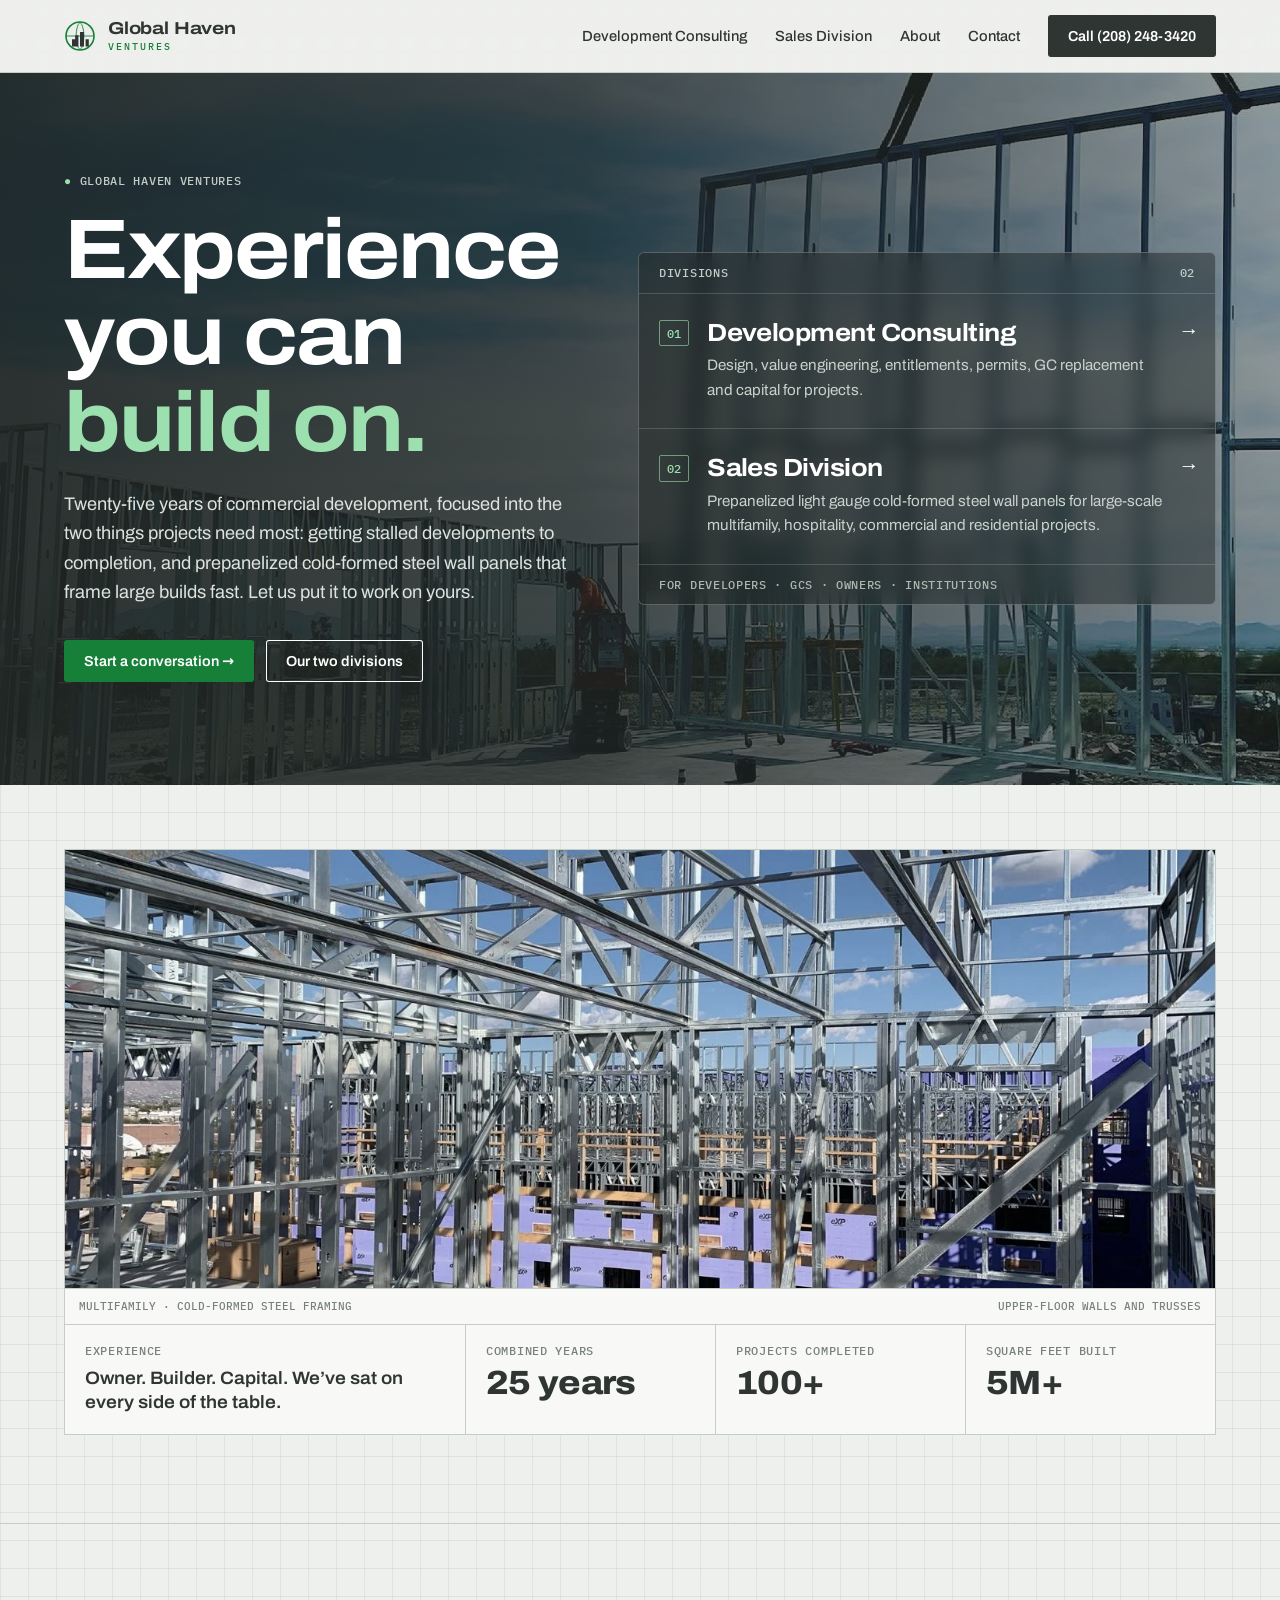
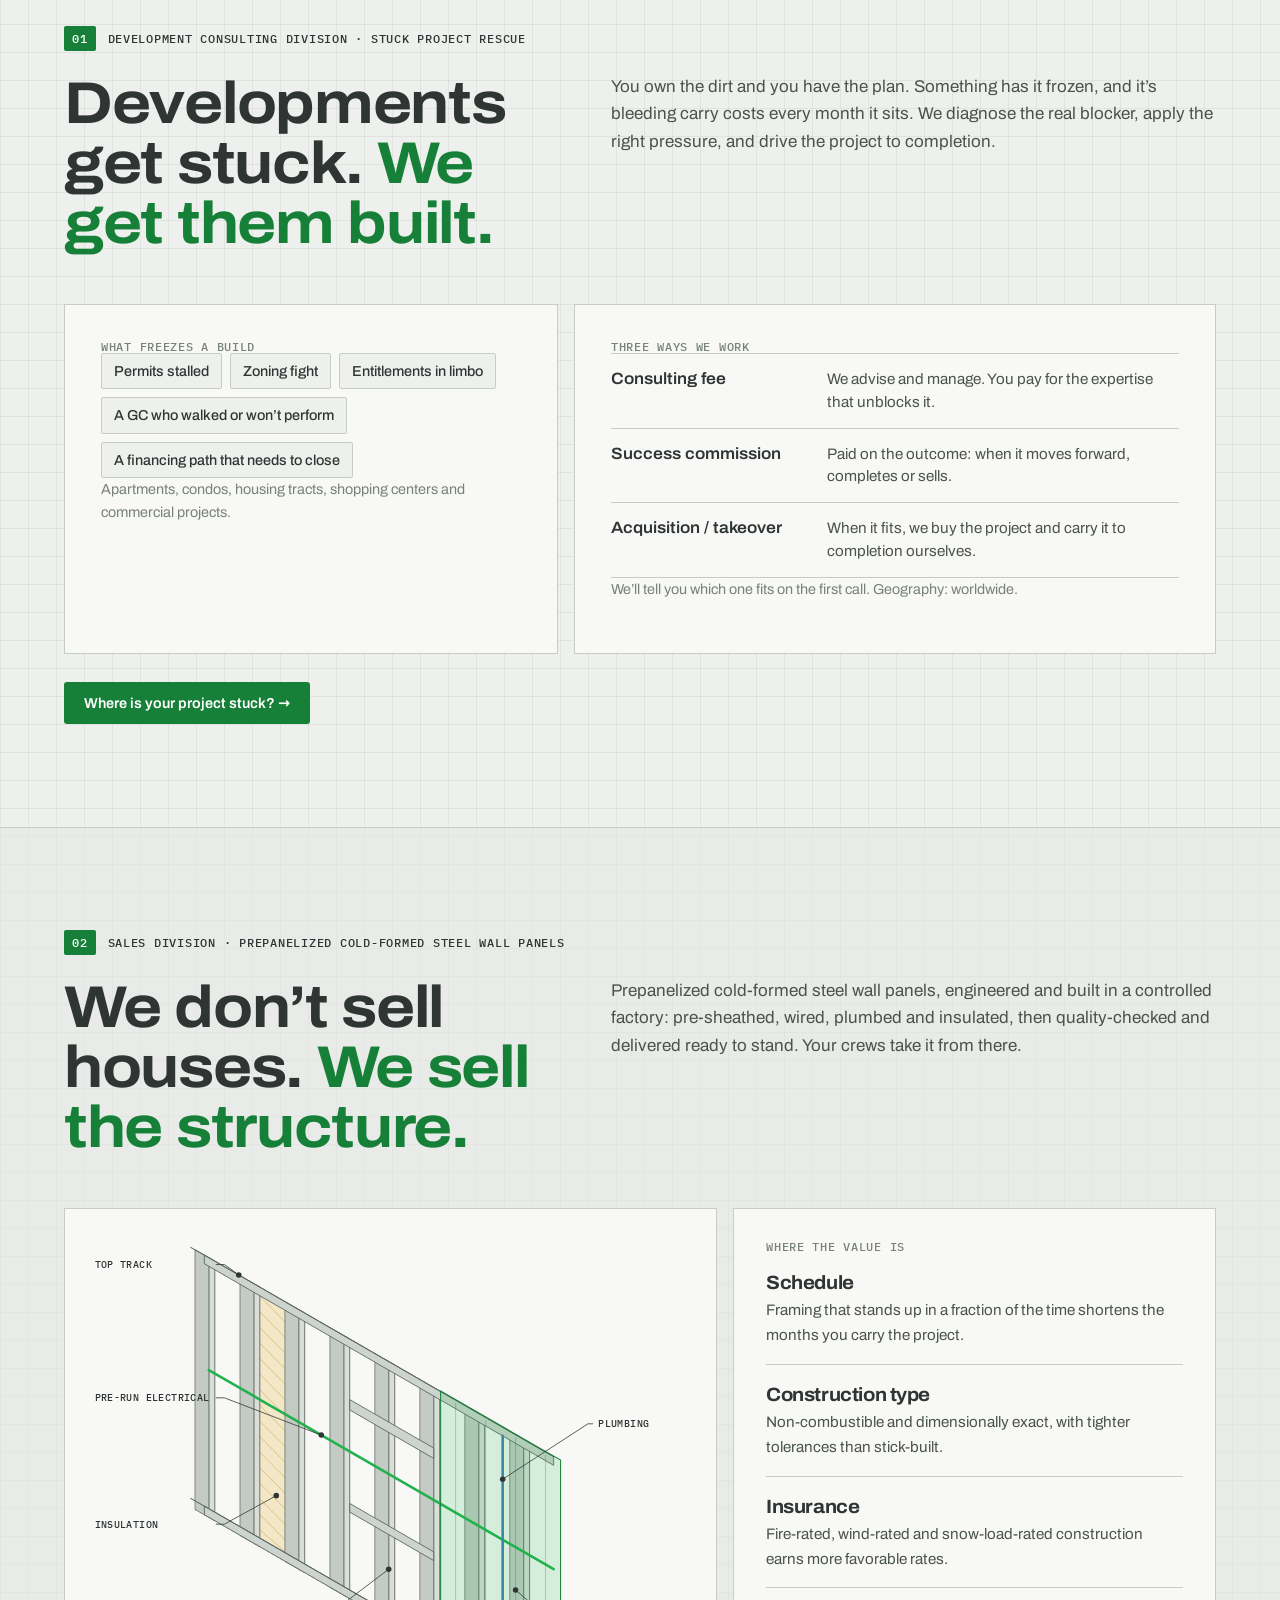
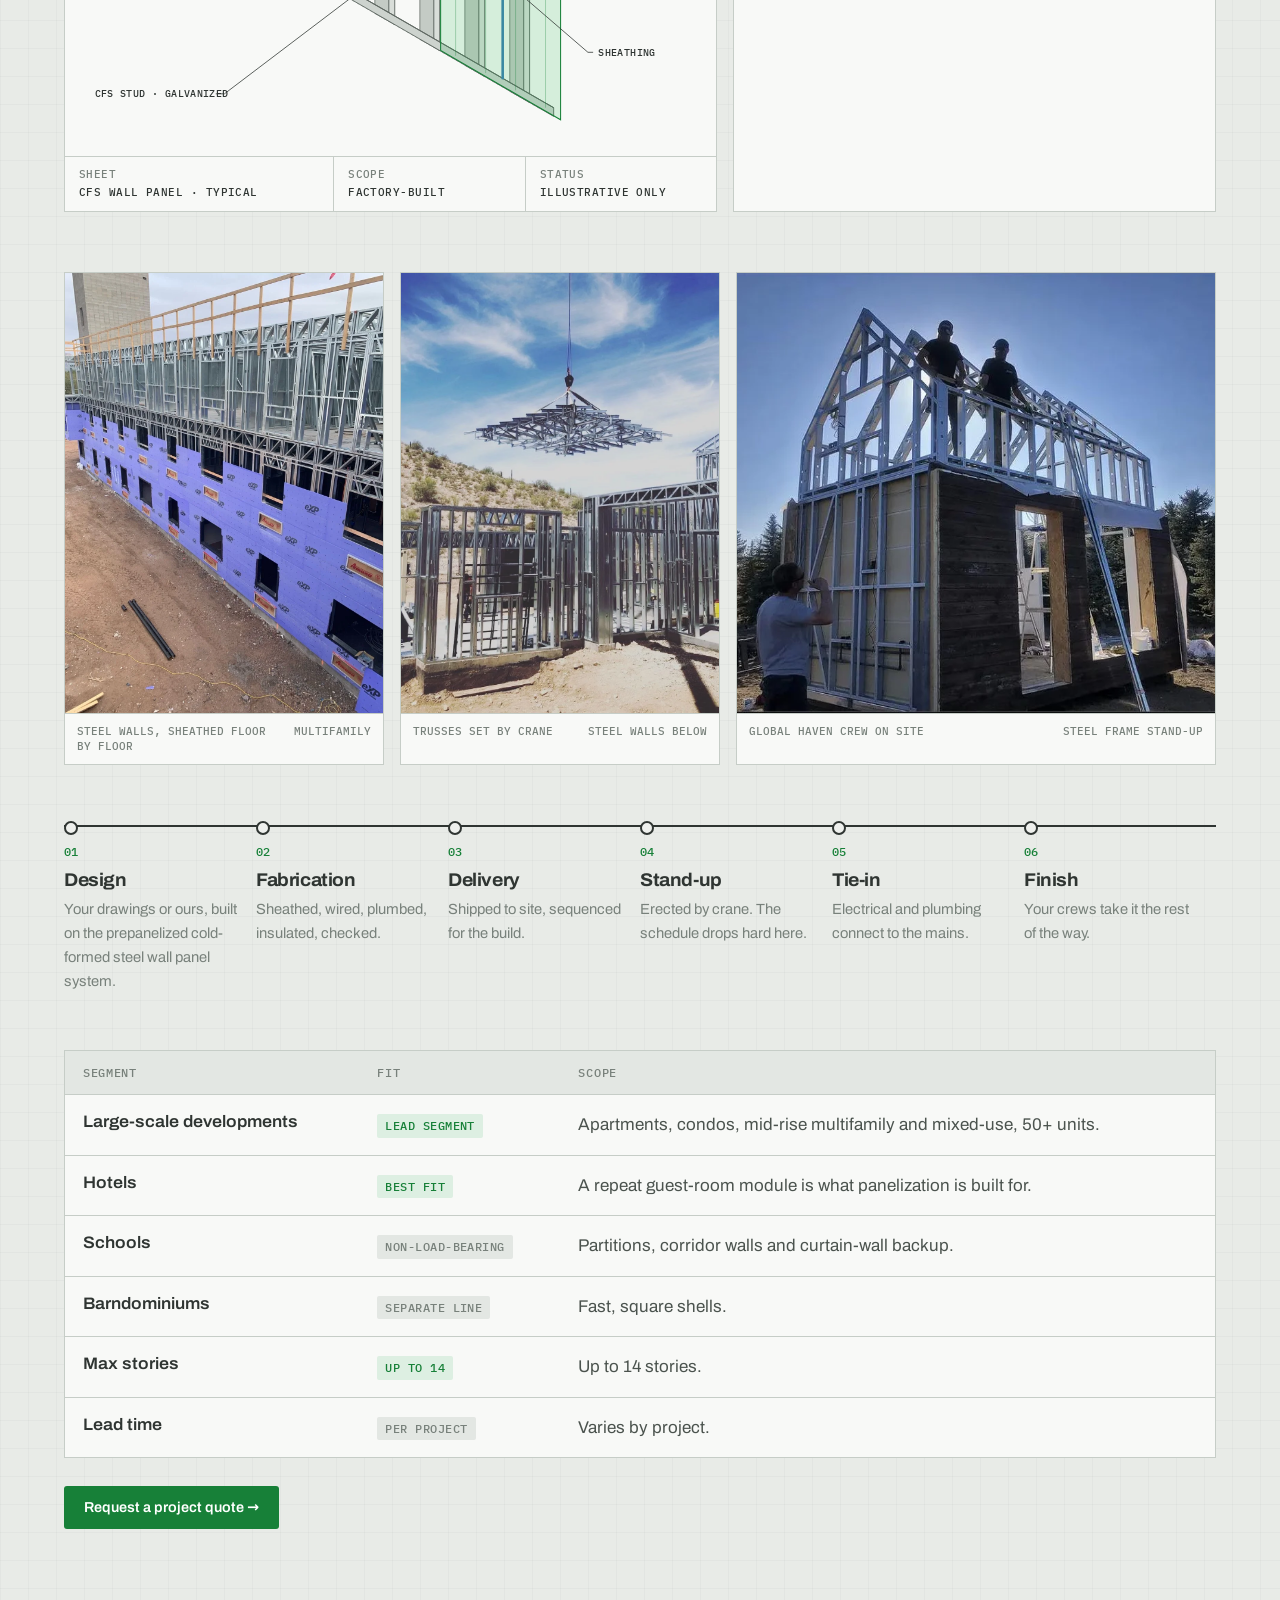
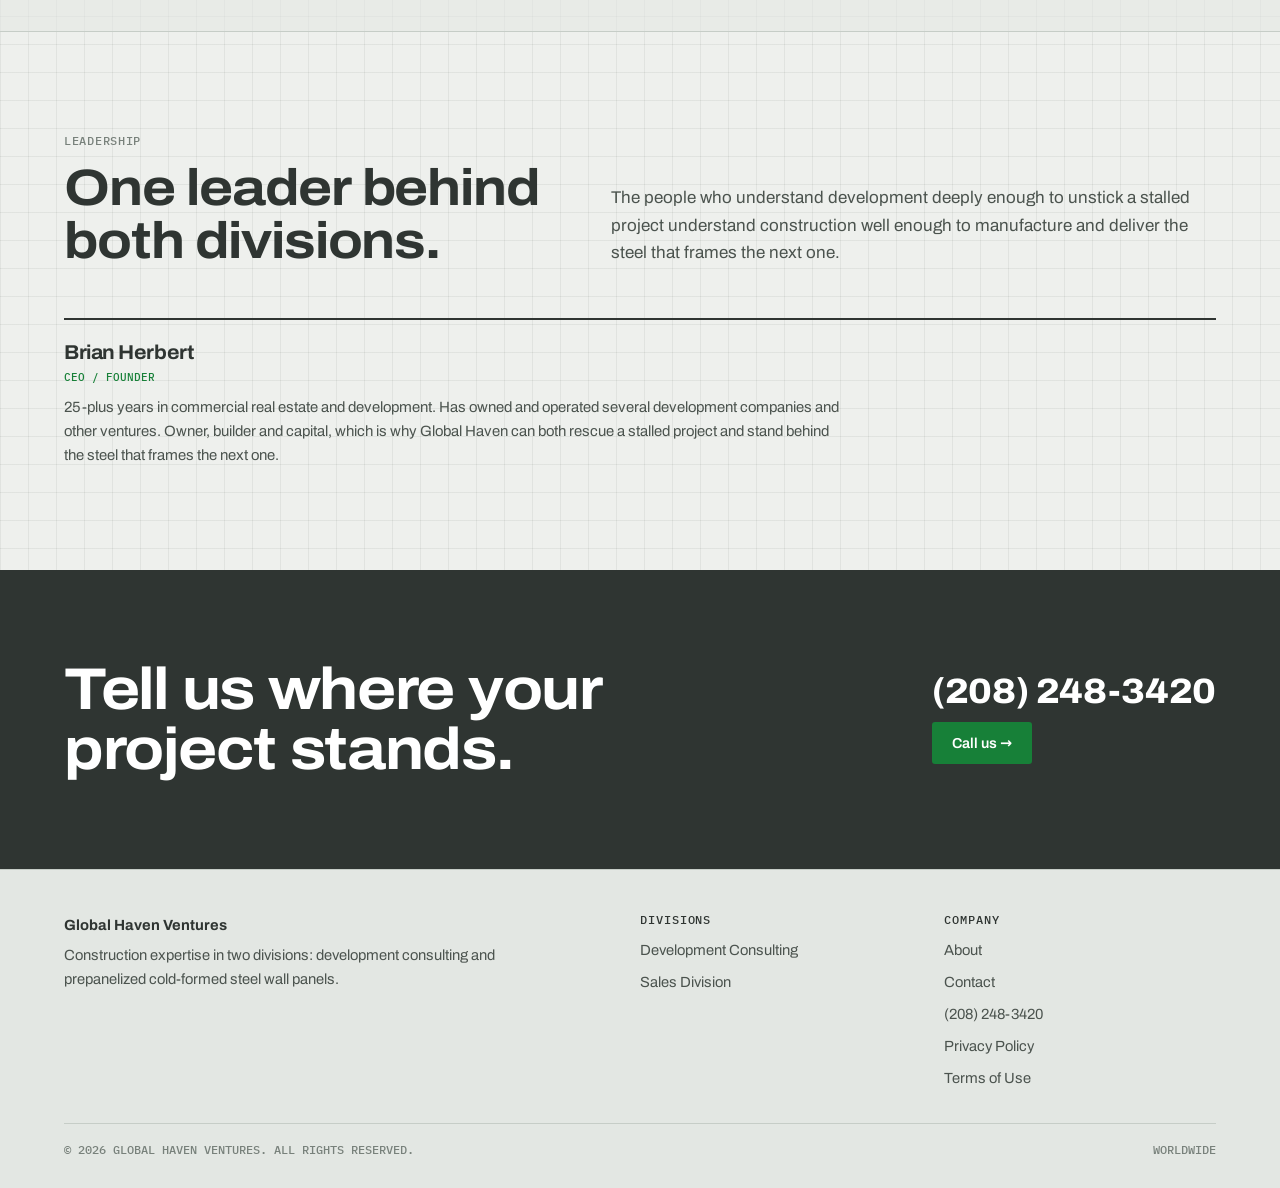
==== index.html @ a0193b82 "Deploy fix13.com — 2026-10-08T18:32Z" ====
<!DOCTYPE html>
<html lang="en">
<head>
<meta charset="utf-8" />
<meta name="viewport" content="width=device-width, initial-scale=1" />
<title>Global Haven Ventures | Development Consulting & Prepanelized Cold-Formed Steel Wall Panels</title>
<meta name="description" content="Twenty-five years of commercial development: we get stalled developments to completion and supply prepanelized cold-formed steel wall panels that frame large builds fast." />
<meta name="robots" content="noindex,nofollow" />
<meta name="theme-color" content="#2F3532" />
<link rel="stylesheet" href="/ghv.css" />
<link rel="preload" href="/assets/archivo-latin-wdth-normal.woff2" as="font" type="font/woff2" crossorigin />
<link rel="preload" href="/assets/panel-crane-set.webp" as="image" />
</head>
<body>
<header><div class="wrap">
  <a class="mark" href="/" aria-label="Global Haven Ventures home"><svg viewBox="0 0 40 40" aria-hidden="true"><circle cx="20" cy="20" r="17.5" fill="none" stroke="#178038" stroke-width="2"/><path d="M2.5 20h35M20 2.5c-6.5 6.5-6.5 28.5 0 35M20 2.5c6.5 6.5 6.5 28.5 0 35" fill="none" stroke="#178038" stroke-width="1.1"/><path d="M10 33V24h4v-5h4v14M20 33V15h5v18M27 33v-9h4v9" fill="#2F3532"/></svg><b>Global Haven<small>Ventures</small></b></a>
  <nav aria-label="Main"><a href="/consulting">Development Consulting</a><a href="/steel">Sales Division</a><a href="/about">About</a><a href="/contact">Contact</a><a class="btn" href="tel:+12082483420">Call (208) 248-3420</a>
    <details class="menu"><summary aria-label="Menu">Menu</summary><div class="menu-panel"><a href="/consulting">Development Consulting</a><a href="/steel">Sales Division</a><a href="/about">About</a><a href="/contact">Contact</a><a href="tel:+12082483420">Call (208) 248-3420</a></div></details>
  </nav>
</div></header>
<main>
<section class="hero photo-hero"><img class="hero-bg" src="/assets/panel-crane-set.webp" alt="Steel wall panel being set by crane while a worker frames on a lift" width="1280" height="1280"><div class="wrap">
  <div class="grid">
    <div>
      <div class="tag"><b>●</b> Global Haven Ventures</div>
      <h1>Experience you can <span>build on.</span></h1>
      <p>Twenty-five years of commercial development, focused into the two things projects need most: getting stalled developments to completion, and prepanelized cold-formed steel wall panels that frame large builds fast. Let us put it to work on yours.</p>
      <div class="ctas"><a class="btn green" href="/contact">Start a conversation →</a><a class="btn ghost light" href="#divisions">Our two divisions</a></div>
    </div>
    <div class="index" id="divisions">
      <div class="index-head"><span>Divisions</span><span>02</span></div>
      <a href="/consulting">
        <span class="no">01</span>
        <span><h3>Development Consulting</h3><p>Design, value engineering, entitlements, permits, GC replacement and capital for projects.</p></span>
        <span class="arr">→</span>
      </a>
      <a href="/steel">
        <span class="no">02</span>
        <span><h3>Sales Division</h3><p>Prepanelized light gauge cold-formed steel wall panels for large-scale multifamily, hospitality, commercial and residential projects.</p></span>
        <span class="arr">→</span>
      </a>
      <div class="index-foot">For developers · GCs · owners · institutions</div>
    </div>
  </div>
</div></section>

<section class="band"><div class="wrap">
  <figure class="wide"><img src="/assets/mf-steel-framing.webp" alt="Multifamily building framed in cold-formed steel, upper floor walls and trusses against blue sky" width="1478" height="1108"><figcaption><span>Multifamily · cold-formed steel framing</span><span>Upper-floor walls and trusses</span></figcaption></figure>
  <div class="cred">
    <div><span class="tag">Experience</span><p>Owner. Builder. Capital. We’ve sat on every side of the table.</p></div>
    <div><span class="tag">Combined years</span><span class="stat">25 years</span></div>
    <div><span class="tag">Projects completed</span><span class="stat">100+</span></div>
    <div><span class="tag">Square feet built</span><span class="stat">5M+</span></div>
  </div>
</div></section>

<section class="sec division" id="consulting"><div class="wrap">
  <div class="div-label"><span class="no">01</span><span>Development Consulting division · Stuck project rescue</span></div>
  <div class="head">
    <h2>Developments get stuck. <span>We get them built.</span></h2>
    <p>You own the dirt and you have the plan. Something has it frozen, and it’s bleeding carry costs every month it sits. We diagnose the real blocker, apply the right pressure, and drive the project to completion.</p>
  </div>
  <div class="cons-grid">
    <div class="panel">
      <div class="tag">What freezes a build</div>
      <ul class="blockers">
        <li>Permits stalled</li><li>Zoning fight</li><li>Entitlements in limbo</li><li>A GC who walked or won’t perform</li><li>A financing path that needs to close</li>
      </ul>
      <p class="small">Apartments, condos, housing tracts, shopping centers and commercial projects.</p>
    </div>
    <div class="panel">
      <div class="tag">Three ways we work</div>
      <ul class="terms">
        <li><b>Consulting fee</b><span>We advise and manage. You pay for the expertise that unblocks it.</span></li>
        <li><b>Success commission</b><span>Paid on the outcome: when it moves forward, completes or sells.</span></li>
        <li><b>Acquisition / takeover</b><span>When it fits, we buy the project and carry it to completion ourselves.</span></li>
      </ul>
      <p class="small">We’ll tell you which one fits on the first call. Geography: worldwide.</p>
    </div>
  </div>
  <a class="btn green" href="/contact">Where is your project stuck? →</a>
</div></section>

<section class="sec division steel" id="steel"><div class="wrap">
  <div class="div-label"><span class="no">02</span><span>Sales division · Prepanelized cold-formed steel wall panels</span></div>
  <div class="head">
    <h2>We don’t sell houses. <span>We sell the structure.</span></h2>
    <p>Prepanelized cold-formed steel wall panels, engineered and built in a controlled factory: pre-sheathed, wired, plumbed and insulated, then quality-checked and delivered ready to stand. Your crews take it from there.</p>
  </div>
  <div class="steel-grid">
    <div class="drawing">
      <svg class="axo" viewBox="0 0 720 600" role="img" aria-label="Illustrative isometric drawing of a cold-formed steel wall panel: top track, galvanized studs, pre-run electrical, insulation, plumbing and sheathing">
<line class="back" x1="134.0" y1="31.0" x2="532.4" y2="261.0"/>
<line class="back" x1="134.0" y1="331.0" x2="532.4" y2="561.0"/>
<polygon class="insul" points="207.2,81.0 248.7,105.0 248.7,389.0 207.2,365.0"/>
<line class="hatch" x1="207.2" y1="83.0" x2="248.7" y2="125.0"/>
<line class="hatch" x1="207.2" y1="101.0" x2="248.7" y2="143.0"/>
<line class="hatch" x1="207.2" y1="119.0" x2="248.7" y2="161.0"/>
<line class="hatch" x1="207.2" y1="137.0" x2="248.7" y2="179.0"/>
<line class="hatch" x1="207.2" y1="155.0" x2="248.7" y2="197.0"/>
<line class="hatch" x1="207.2" y1="173.0" x2="248.7" y2="215.0"/>
<line class="hatch" x1="207.2" y1="191.0" x2="248.7" y2="233.0"/>
<line class="hatch" x1="207.2" y1="209.0" x2="248.7" y2="251.0"/>
<line class="hatch" x1="207.2" y1="227.0" x2="248.7" y2="269.0"/>
<line class="hatch" x1="207.2" y1="245.0" x2="248.7" y2="287.0"/>
<line class="hatch" x1="207.2" y1="263.0" x2="248.7" y2="305.0"/>
<line class="hatch" x1="207.2" y1="281.0" x2="248.7" y2="323.0"/>
<line class="hatch" x1="207.2" y1="299.0" x2="248.7" y2="341.0"/>
<line class="hatch" x1="207.2" y1="317.0" x2="248.7" y2="359.0"/>
<line class="hatch" x1="207.2" y1="335.0" x2="248.7" y2="377.0"/>
<line class="hatch" x1="207.2" y1="353.0" x2="248.7" y2="389.0"/>
<polygon class="stud" points="150.0,40.0 156.9,44.0 156.9,344.0 150.0,340.0"/>
<polygon class="stud-side" points="150.0,40.0 134.0,31.0 134.0,331.0 150.0,340.0"/>
<polygon class="stud" points="202.0,70.0 208.9,74.0 208.9,374.0 202.0,370.0"/>
<polygon class="stud-side" points="202.0,70.0 186.0,61.0 186.0,361.0 202.0,370.0"/>
<polygon class="stud" points="253.9,100.0 260.8,104.0 260.8,404.0 253.9,400.0"/>
<polygon class="stud-side" points="253.9,100.0 237.9,91.0 237.9,391.0 253.9,400.0"/>
<polygon class="stud" points="305.9,130.0 312.8,134.0 312.8,434.0 305.9,430.0"/>
<polygon class="stud-side" points="305.9,130.0 289.9,121.0 289.9,421.0 305.9,430.0"/>
<polygon class="stud" points="357.8,160.0 364.8,164.0 364.8,464.0 357.8,460.0"/>
<polygon class="stud-side" points="357.8,160.0 341.8,151.0 341.8,451.0 357.8,460.0"/>
<polygon class="stud" points="409.8,190.0 416.7,194.0 416.7,494.0 409.8,490.0"/>
<polygon class="stud-side" points="409.8,190.0 393.8,181.0 393.8,481.0 409.8,490.0"/>
<polygon class="stud" points="461.8,220.0 468.7,224.0 468.7,524.0 461.8,520.0"/>
<polygon class="stud-side" points="461.8,220.0 445.8,211.0 445.8,511.0 461.8,520.0"/>
<polygon class="stud" points="513.7,250.0 520.6,254.0 520.6,554.0 513.7,550.0"/>
<polygon class="stud-side" points="513.7,250.0 497.7,241.0 497.7,541.0 513.7,550.0"/>
<polygon class="track" points="144.8,37.0 548.4,270.0 548.4,280.0 144.8,47.0"/>
<polygon class="track-top" points="144.8,37.0 128.8,28.0 532.4,261.0 548.4,270.0"/>
<polygon class="track" points="144.8,327.0 548.4,560.0 548.4,570.0 144.8,337.0"/>
<polygon class="track-top" points="144.8,327.0 128.8,318.0 532.4,551.0 548.4,560.0"/>
<polygon class="track" points="312.8,204.0 409.8,260.0 409.8,272.0 312.8,216.0"/>
<polygon class="track" points="312.8,324.0 409.8,380.0 409.8,390.0 312.8,334.0"/>
<line class="conduit" x1="150.0" y1="170.0" x2="548.4" y2="400.0"/>
<line class="pipe" x1="489.5" y1="246.0" x2="489.5" y2="526.0"/>
<polygon class="sheath" points="417.8,194.0 556.4,274.0 556.4,574.0 417.8,494.0"/>
<line class="sheath-line" x1="435.1" y1="208.0" x2="435.1" y2="500.0"/>
<line class="sheath-line" x1="469.8" y1="228.0" x2="469.8" y2="520.0"/>
<line class="sheath-line" x1="504.4" y1="248.0" x2="504.4" y2="540.0"/>
<line class="sheath-line" x1="539.0" y1="268.0" x2="539.0" y2="560.0"/>
<polyline class="lead" points="184.6,60.0 168,48 158,48"/>
<circle class="dot" cx="184.6" cy="60.0" r="3.2"/>
<text class="lbl" x="18" y="52">TOP TRACK</text>
<polyline class="lead" points="279.9,245.0 168,202 158,202"/>
<circle class="dot" cx="279.9" cy="245.0" r="3.2"/>
<text class="lbl" x="18" y="206">PRE-RUN ELECTRICAL</text>
<polyline class="lead" points="227.9,315.0 168,348 158,348"/>
<circle class="dot" cx="227.9" cy="315.0" r="3.2"/>
<text class="lbl" x="18" y="352">INSULATION</text>
<polyline class="lead" points="357.8,400.0 168,544 158,544"/>
<circle class="dot" cx="357.8" cy="400.0" r="3.2"/>
<text class="lbl" x="18" y="548">CFS STUD · GALVANIZED</text>
<polyline class="lead" points="489.5,296.0 588,232 594,232"/>
<circle class="dot" cx="489.5" cy="296.0" r="3.2"/>
<text class="lbl" x="600" y="236">PLUMBING</text>
<polyline class="lead" points="504.4,424.0 588,496 594,496"/>
<circle class="dot" cx="504.4" cy="424.0" r="3.2"/>
<text class="lbl" x="600" y="500">SHEATHING</text>
</svg>
      <div class="titleblock">
        <div>Sheet<b>CFS wall panel · typical</b></div>
        <div>Scope<b>Factory-built</b></div>
        <div>Status<b>Illustrative only</b></div>
      </div>
    </div>
    <div class="payoff">
      <div class="tag">Where the value is</div>
      <div class="pay"><h3>Schedule</h3><p>Framing that stands up in a fraction of the time shortens the months you carry the project.</p></div>
      <div class="pay"><h3>Construction type</h3><p>Non-combustible and dimensionally exact, with tighter tolerances than stick-built.</p></div>
      <div class="pay"><h3>Insurance</h3><p>Fire-rated, wind-rated and snow-load-rated construction earns more favorable rates.</p></div>
    </div>
  </div>

  <div class="photos">
    <figure><img src="/assets/mf-sheathing.webp" alt="Three-storey steel-framed building with exterior sheathing going on floor by floor" width="1108" height="1478" loading="lazy"><figcaption><span>Steel walls, sheathed floor by floor</span><span>Multifamily</span></figcaption></figure>
    <figure><img src="/assets/truss-lift.webp" alt="Steel roof trusses lifted by crane over steel-framed walls" width="1280" height="1280" loading="lazy"><figcaption><span>Trusses set by crane</span><span>Steel walls below</span></figcaption></figure>
    <figure><img src="/assets/g1-crew.webp" alt="Global Haven crew standing up a steel frame on site" width="860" height="642" loading="lazy"><figcaption><span>Global Haven crew on site</span><span>Steel frame stand-up</span></figcaption></figure>
  </div>

  <ol class="process">
    <li><h3>Design</h3><p>Your drawings or ours, built on the prepanelized cold-formed steel wall panel system.</p></li>
    <li><h3>Fabrication</h3><p>Sheathed, wired, plumbed, insulated, checked.</p></li>
    <li><h3>Delivery</h3><p>Shipped to site, sequenced for the build.</p></li>
    <li><h3>Stand-up</h3><p>Erected by crane. The schedule drops hard here.</p></li>
    <li><h3>Tie-in</h3><p>Electrical and plumbing connect to the mains.</p></li>
    <li><h3>Finish</h3><p>Your crews take it the rest of the way.</p></li>
  </ol>

  <div class="table-wrap"><table>
    <thead><tr><th>Segment</th><th>Fit</th><th>Scope</th></tr></thead>
    <tbody>
      <tr><td>Large-scale developments</td><td><span class="fit">Lead segment</span></td><td>Apartments, condos, mid-rise multifamily and mixed-use, 50+ units.</td></tr>
      <tr><td>Hotels</td><td><span class="fit">Best fit</span></td><td>A repeat guest-room module is what panelization is built for.</td></tr>
      <tr><td>Schools</td><td><span class="fit gray">Non-load-bearing</span></td><td>Partitions, corridor walls and curtain-wall backup.</td></tr>
      <tr><td>Barndominiums</td><td><span class="fit gray">Separate line</span></td><td>Fast, square shells.</td></tr>
      <tr><td>Max stories</td><td><span class="fit">Up to 14</span></td><td>Up to 14 stories.</td></tr>
      <tr><td>Lead time</td><td><span class="fit gray">Per project</span></td><td>Varies by project.</td></tr>
    </tbody>
  </table></div>
  <a class="btn green" href="/contact">Request a project quote →</a>
</div></section>

<section class="sec" id="team"><div class="wrap">
  <div class="head">
    <div><div class="tag">Leadership</div><h2 style="margin-top:16px">One leader behind both divisions.</h2></div>
    <p>The people who understand development deeply enough to unstick a stalled project understand construction well enough to manufacture and deliver the steel that frames the next one.</p>
  </div>
  <div class="people solo">
    <div><h3>Brian Herbert</h3><span class="role">CEO / Founder</span><p>25-plus years in commercial real estate and development. Has owned and operated several development companies and other ventures. Owner, builder and capital, which is why Global Haven can both rescue a stalled project and stand behind the steel that frames the next one.</p></div>
  </div>
</div></section>

<section class="close" id="call"><div class="wrap">
  <h2>Tell us where your project stands.</h2>
  <div class="side"><a class="phone" href="tel:+12082483420">(208) 248-3420</a><a class="btn green" href="tel:+12082483420">Call us →</a></div>
</div></section>
</main>
<footer><div class="wrap">
  <div class="grid">
    <div><b style="color:var(--ink)">Global Haven Ventures</b><p style="margin:6px 0 0;max-width:30em">Construction expertise in two divisions: development consulting and prepanelized cold-formed steel wall panels.</p></div>
    <div><h4>Divisions</h4><a href="/consulting">Development Consulting</a><a href="/steel">Sales Division</a></div>
    <div><h4>Company</h4><a href="/about">About</a><a href="/contact">Contact</a><a href="tel:+12082483420">(208) 248-3420</a><a href="/privacy-policy.html">Privacy Policy</a><a href="/terms.html">Terms of Use</a></div>
  </div>
  <div class="legal"><span>© 2026 Global Haven Ventures. All rights reserved.</span><span>Worldwide</span></div>
</div></footer>
</body>
</html>
---- ghv.css ----
/* Global Haven Ventures — fix13.com staging. Self-hosted fonts (no third-party requests). */
@font-face{font-family:"Archivo";font-style:normal;font-weight:100 900;font-stretch:62% 125%;font-display:swap;src:url(/assets/archivo-latin-wdth-normal.woff2) format("woff2-variations"),url(/assets/archivo-latin-wdth-normal.woff2) format("woff2")}
@font-face{font-family:"IBM Plex Mono";font-weight:400;font-display:swap;src:url(/assets/ibm-plex-mono-latin-400-normal.woff2) format("woff2")}
@font-face{font-family:"IBM Plex Mono";font-weight:500;font-display:swap;src:url(/assets/ibm-plex-mono-latin-500-normal.woff2) format("woff2")}
:root{
  --sheet:#EEF0ED; --sheet-2:#E3E7E3; --card:#F8F9F7; --grid:rgba(53,59,55,.07);
  --line:#C6CDC7; --ink:#2F3532; --text:#4B534E; --soft:#78817B;
  --green:#23B14D; --green-ink:#178038; --green-wash:#DDEFE2;
  --tbd:#8A5A0B; --tbd-bg:#FFF6E3; --tbd-line:#D9A441;
  --display:"Archivo",system-ui,-apple-system,"Segoe UI",sans-serif;
  --mono:"IBM Plex Mono",ui-monospace,"SFMono-Regular",Menlo,monospace;
  color-scheme:light;
}
*{box-sizing:border-box}
body{margin:0;background:var(--sheet);color:var(--text);font:400 17px/1.62 var(--display);font-stretch:100%;-webkit-font-smoothing:antialiased;
  background-image:linear-gradient(var(--grid) 1px,transparent 1px),linear-gradient(90deg,var(--grid) 1px,transparent 1px);background-size:28px 28px}
img{max-width:100%;height:auto;display:block}
a{color:inherit}
.wrap{max-width:1240px;margin:0 auto;padding-inline:clamp(16px,4vw,44px)}
h1,h2,h3{font-family:var(--display);font-stretch:112%;color:var(--ink);font-weight:700;margin:0;letter-spacing:-.022em;line-height:1.02;text-wrap:balance}
.tag{font:500 .74rem/1 var(--mono);letter-spacing:.06em;text-transform:uppercase;color:var(--soft)}
.tag b{color:var(--green-ink);font-weight:500}

header{position:sticky;top:env(safe-area-inset-top,0px);z-index:10;background:rgba(238,240,237,.94);backdrop-filter:blur(8px);border-bottom:1px solid var(--line)}
header .wrap{display:flex;align-items:center;justify-content:space-between;height:72px;gap:20px}
.mark{display:flex;align-items:center;gap:12px;text-decoration:none}
.mark svg{width:32px;height:32px}
.mark b{font:700 1.08rem/1 var(--display);font-stretch:118%;color:var(--ink);letter-spacing:-.01em}
.mark b small{display:block;font:500 .62rem/1 var(--mono);letter-spacing:.2em;color:var(--green-ink);margin-top:5px;text-transform:uppercase}
nav{display:flex;align-items:center;gap:28px}
nav a{font:500 .92rem/1 var(--display);color:var(--ink);text-decoration:none}
nav a:hover{color:var(--green-ink)}
.btn{display:inline-flex;align-items:center;gap:10px;font:600 .9rem/1 var(--display);text-decoration:none;padding:14px 20px;border-radius:3px;background:var(--ink);color:#fff;transition:background .15s}
.btn:hover{background:var(--green-ink)}
.btn.green{background:var(--green-ink)}
.btn.green:hover{background:#106B2D}

/* hero */
.hero{padding-block:clamp(48px,6vw,80px) clamp(40px,5vw,64px)}
.hero .grid{display:grid;grid-template-columns:.95fr 1.05fr;gap:clamp(24px,4vw,56px);align-items:center}
.hero h1{font-size:clamp(2.7rem,5.8vw,5rem);margin:20px 0 0}
.hero h1 span{color:var(--green-ink)}
.hero p{font-size:1.14rem;max-width:32em;margin:24px 0 32px}
.hero .ctas{display:flex;gap:12px;flex-wrap:wrap}
.drawing{background:var(--card);border:1px solid var(--line);position:relative}
.axo{width:100%;height:auto;display:block;padding:14px}
.axo .back{stroke:#AEB6AF;stroke-width:1;stroke-dasharray:3 3}
.axo .stud{fill:#D9DED9;stroke:#59625C;stroke-width:1}
.axo .stud-side{fill:#C4CBC5;stroke:#59625C;stroke-width:.8}
.axo .track{fill:#CDD3CE;stroke:#59625C;stroke-width:1}
.axo .track-top{fill:#E6EAE6;stroke:#59625C;stroke-width:.8}
.axo .insul{fill:#F3E7C8;stroke:none}
.axo .hatch{stroke:#D4BE85;stroke-width:1}
.axo .conduit{stroke:#23B14D;stroke-width:3;stroke-linecap:round}
.axo .pipe{stroke:#3F7FB3;stroke-width:3;stroke-linecap:round}
.axo .sheath{fill:rgba(35,177,77,.16);stroke:#178038;stroke-width:1.2}
.axo .sheath-line{stroke:rgba(23,128,56,.35);stroke-width:1}
.axo .lead{fill:none;stroke:#2F3532;stroke-width:.9}
.axo .dot{fill:#2F3532}
.axo .lbl{font:500 11px var(--mono);fill:#2F3532;letter-spacing:.04em}
.titleblock{display:grid;grid-template-columns:1.4fr 1fr 1fr;border-top:1px solid var(--line)}
.titleblock div{padding:10px 14px;font:500 .7rem/1.35 var(--mono);color:var(--soft);text-transform:uppercase;letter-spacing:.04em}
.titleblock div+div{border-left:1px solid var(--line)}
.titleblock b{display:block;color:var(--ink);font-weight:500;margin-top:3px}

/* fork */
.fork{display:grid;grid-template-columns:1fr 1fr;gap:16px;margin-top:clamp(40px,5vw,64px)}
.fork a{display:grid;grid-template-columns:auto 1fr auto;gap:18px;align-items:start;background:var(--card);border:1px solid var(--line);padding:24px 24px;text-decoration:none;transition:border-color .15s,transform .15s}
.fork a:hover{border-color:var(--green);transform:translateY(-2px)}
.fork .no{font:500 .78rem/1 var(--mono);color:var(--green-ink);border:1px solid var(--green);padding:6px 7px;border-radius:2px}
.fork h3{font-size:1.5rem;font-stretch:108%}
.fork p{margin:8px 0 0;font-size:.96rem;color:var(--soft)}
.fork .arr{font:500 1.3rem/1 var(--mono);color:var(--ink)}

/* section heads */
.sec{padding-block:clamp(64px,8vw,104px);border-top:1px solid var(--line)}
.sec .head{display:grid;grid-template-columns:.9fr 1.1fr;gap:clamp(24px,4vw,64px);align-items:end;margin-bottom:clamp(32px,4vw,52px)}
.sec h2{font-size:clamp(2.1rem,4vw,3.3rem);margin-top:16px}
.sec .head p{margin:0;max-width:36em}

/* process */
.process{display:grid;grid-template-columns:repeat(6,1fr);border-top:2px solid var(--ink);counter-reset:s}
.process li{list-style:none;padding:18px 16px 0 0;position:relative}
.process li:before{counter-increment:s;content:"0" counter(s);display:block;font:500 .78rem/1 var(--mono);color:var(--green-ink);margin-bottom:14px}
.process li:after{content:"";position:absolute;top:-6px;left:0;width:10px;height:10px;background:var(--sheet);border:2px solid var(--ink);border-radius:50%}
.process h3{font-size:1.15rem;font-stretch:105%;margin-bottom:8px}
.process p{font-size:.92rem;margin:0;color:var(--soft)}
ol.process{padding:0;margin:0}

/* spec table */
.table-wrap{overflow-x:auto;background:var(--card);border:1px solid var(--line)}
table{width:100%;border-collapse:collapse;min-width:640px}
th,td{text-align:left;padding:16px 18px;border-bottom:1px solid var(--line);vertical-align:top}
th{font:500 .72rem/1 var(--mono);letter-spacing:.06em;text-transform:uppercase;color:var(--soft);background:var(--sheet-2)}
td:first-child{font:600 1.04rem/1.3 var(--display);color:var(--ink);font-stretch:106%;white-space:nowrap}
tr:last-child td{border-bottom:0}
.fit{display:inline-block;font:500 .72rem/1 var(--mono);text-transform:uppercase;letter-spacing:.04em;padding:6px 8px;border-radius:2px;background:var(--green-wash);color:var(--green-ink);white-space:nowrap}
.fit.gray{background:var(--sheet-2);color:var(--soft)}

/* split */
.split{display:grid;grid-template-columns:1fr 1fr;gap:16px;align-items:start}
.panel{background:var(--card);border:1px solid var(--line);padding:clamp(24px,3vw,36px)}
.panel h3{font-size:1.6rem;margin:14px 0 12px}
.panel p{margin:0 0 16px}
.panel ul{list-style:none;padding:0;margin:0;border-top:1px solid var(--line)}
.panel li{display:flex;justify-content:space-between;gap:16px;padding:11px 0;border-bottom:1px solid var(--line);font-size:.95rem;color:var(--ink)}
.panel li span{font:500 .78rem/1.5 var(--mono);color:var(--soft);text-align:right}
.photo{margin:0;border:1px solid var(--line);background:var(--card)}
.photo img{width:100%;aspect-ratio:16/10;object-fit:cover;filter:saturate(.7)}
.photo figcaption{font:500 .7rem/1.4 var(--mono);color:var(--soft);text-transform:uppercase;padding:10px 14px;border-top:1px solid var(--line)}

.close{background:var(--ink);color:#C9D0CA;padding-block:clamp(56px,7vw,96px)}
.close .wrap{display:flex;justify-content:space-between;align-items:center;gap:28px;flex-wrap:wrap}
.close h2{color:#fff;font-size:clamp(2.2rem,4.6vw,3.8rem);max-width:12em}
.close .side{display:grid;gap:12px;justify-items:start}
footer{background:var(--sheet-2);padding-block:44px 30px;font-size:.92rem;border-top:1px solid var(--line)}
footer .grid{display:grid;grid-template-columns:2fr 1fr 1fr;gap:32px;padding-bottom:24px;border-bottom:1px solid var(--line)}
footer h4{font:500 .72rem/1 var(--mono);letter-spacing:.08em;text-transform:uppercase;color:var(--ink);margin:0 0 14px}
footer a{display:block;text-decoration:none;margin-bottom:8px}
footer a:hover{color:var(--green-ink)}
footer .legal{display:flex;justify-content:space-between;gap:16px;flex-wrap:wrap;padding-top:18px;font:500 .74rem/1.4 var(--mono);color:var(--soft);text-transform:uppercase}
a:focus-visible{outline:2px solid var(--green);outline-offset:3px}

@media (max-width:960px){
  nav a:not(.btn){display:none}
  .hero .grid,.sec .head,.split{grid-template-columns:1fr}
  .process{grid-template-columns:1fr 1fr 1fr;row-gap:28px}
  footer .grid{grid-template-columns:1fr 1fr}
}
@media (max-width:600px){
  .fork{grid-template-columns:1fr}
  .process{grid-template-columns:1fr 1fr}
  .titleblock{grid-template-columns:1fr}
  .titleblock div+div{border-left:0;border-top:1px solid var(--line)}
  footer .grid{grid-template-columns:1fr}
  nav .btn{padding:11px 14px;font-size:.82rem}
}
@media (prefers-reduced-motion:reduce){*{transition:none!important}}
/* v2 additions: brand-level hero with a division index; each division owns its own pitch. */
.btn.ghost{background:transparent;color:var(--ink);box-shadow:inset 0 0 0 1px var(--ink)}
.btn.ghost:hover{background:var(--ink);color:#fff}
.hero h1{max-width:13.5em}
.index{background:var(--card);border:1px solid var(--line)}
.index-head,.index-foot{display:flex;justify-content:space-between;font:500 .72rem/1 var(--mono);text-transform:uppercase;letter-spacing:.06em;color:var(--soft);padding:14px 20px;background:var(--sheet-2)}
.index-head{border-bottom:1px solid var(--line)}
.index-foot{border-top:1px solid var(--line);background:transparent}
.index a{display:grid;grid-template-columns:auto 1fr auto;gap:18px;align-items:start;padding:26px 20px;text-decoration:none;transition:background .15s}
.index a+a{border-top:1px solid var(--line)}
.index a:hover{background:var(--green-wash)}
.index .no{font:500 .78rem/1 var(--mono);color:var(--green-ink);border:1px solid var(--green);padding:6px 7px;border-radius:2px}
.index h3{font-size:1.55rem;font-stretch:110%}
.index p{margin:8px 0 0;font-size:.95rem;color:var(--soft)}
.index .arr{font:500 1.3rem/1 var(--mono);color:var(--ink)}
.band{padding-block:0 clamp(56px,7vw,88px)}
.wide{margin:0;border:1px solid var(--line);background:var(--card)}
.wide img{width:100%;aspect-ratio:21/8;object-fit:cover;object-position:50% 55%;filter:saturate(.7)}
.wide figcaption{display:flex;justify-content:space-between;gap:12px;font:500 .7rem/1.4 var(--mono);color:var(--soft);text-transform:uppercase;padding:10px 14px;border-top:1px solid var(--line)}
.cred{display:grid;grid-template-columns:1.6fr 1fr 1fr 1fr;border:1px solid var(--line);border-top:0;background:var(--card)}
.cred div{padding:20px;display:grid;gap:10px;align-content:start;justify-items:start}
.cred div+div{border-left:1px solid var(--line)}
.close .phone{font:800 clamp(1.6rem,3vw,2.2rem)/1 var(--display);font-stretch:108%;color:#fff;text-decoration:none;letter-spacing:-.01em}
.cred .stat{font:800 2.1rem/1 var(--display);font-stretch:108%;color:var(--ink);letter-spacing:-.02em}
.cred p{margin:0;font:600 1.12rem/1.3 var(--display);font-stretch:106%;color:var(--ink)}
.division .div-label{display:flex;align-items:center;gap:12px;font:500 .78rem/1 var(--mono);text-transform:uppercase;letter-spacing:.06em;color:var(--ink);margin-bottom:22px}
.division .div-label .no{color:#fff;background:var(--green-ink);padding:6px 8px;border-radius:2px}
.division .head{align-items:start}
.division h2{margin-top:0;font-size:clamp(2.3rem,4.6vw,3.8rem)}
.division h2 span,.sec h2 span{color:var(--green-ink)}
.cons-grid{display:grid;grid-template-columns:1fr 1.3fr;gap:16px;margin-bottom:28px}
.blockers{list-style:none;padding:0;margin:16px 0;display:flex;flex-wrap:wrap;gap:8px}
.blockers li{font:500 .9rem/1 var(--display);color:var(--ink);background:var(--sheet);border:1px solid var(--line);padding:10px 12px;border-radius:2px}
.terms{list-style:none;padding:0;margin:14px 0 16px;border-top:1px solid var(--line)}
.terms li{display:grid;grid-template-columns:200px 1fr;gap:16px;padding:14px 0;border-bottom:1px solid var(--line)}
.terms b{font:600 1.02rem/1.35 var(--display);color:var(--ink);font-stretch:106%}
.terms span{font-size:.95rem}
.small{font-size:.9rem;color:var(--soft);margin:0}
.division.steel{background:rgba(227,231,227,.55)}
.steel-grid{display:grid;grid-template-columns:1.15fr .85fr;gap:16px;margin-bottom:clamp(40px,5vw,60px);align-items:stretch}
.payoff{background:var(--card);border:1px solid var(--line);padding:clamp(22px,3vw,32px);display:flex;flex-direction:column;gap:4px}
.pay{padding:16px 0;border-bottom:1px solid var(--line)}
.pay h3{font-size:1.2rem;font-stretch:106%;margin-bottom:6px}
.pay p{margin:0;font-size:.95rem}
.payoff .small{margin-top:14px}
.division .process{margin-bottom:clamp(40px,5vw,56px)}
.division .table-wrap{margin-bottom:28px}
.people{display:grid;grid-template-columns:repeat(4,1fr);border-top:2px solid var(--ink)}
.people div{padding:22px 20px 0 0}
.people div+div{padding-left:20px;border-left:1px solid var(--line)}
.people h3{font-size:1.25rem;font-stretch:106%}
.people .role{display:block;font:500 .7rem/1.3 var(--mono);text-transform:uppercase;color:var(--green-ink);margin:8px 0 10px}
.people p{margin:0;font-size:.93rem}
@media (max-width:960px){
  .cred{grid-template-columns:1fr 1fr}
  .cred div:nth-child(3){border-left:0}
  .cred div:nth-child(n+3){border-top:1px solid var(--line)}
  .cons-grid,.steel-grid{grid-template-columns:1fr}
  .people{grid-template-columns:1fr 1fr}
  .people div,.people div+div{padding:20px 16px 20px 0;border-left:0;border-bottom:1px solid var(--line)}
  .wide img{aspect-ratio:16/9}
}
@media (max-width:600px){
  .cred{grid-template-columns:1fr}
  .cred div+div{border-left:0;border-top:1px solid var(--line)}
  .terms li{grid-template-columns:1fr;gap:4px}
  .people{grid-template-columns:1fr}
}

.photos{display:grid;grid-template-columns:1fr 1fr 1.5fr;gap:16px;margin-bottom:clamp(40px,5vw,60px)}
.photos figure{margin:0;border:1px solid var(--line);background:var(--card);display:flex;flex-direction:column}
.photos img{width:100%;height:440px;object-fit:cover}
.photos figcaption{display:flex;justify-content:space-between;gap:10px;font:500 .68rem/1.4 var(--mono);color:var(--soft);text-transform:uppercase;padding:10px 12px;border-top:1px solid var(--line)}
.wide img{object-position:50% 45%}
@media (max-width:960px){.photos{grid-template-columns:1fr 1fr}.photos figure:last-child{grid-column:1/-1}.photos img{height:360px}}
@media (max-width:600px){.photos{grid-template-columns:1fr}.photos img{height:300px}}
.panel .blockers li{display:inline-block;padding:10px 12px;border:1px solid var(--line);border-radius:2px;background:var(--sheet)}
.panel .blockers{border-top:0}
.panel .terms li{display:grid;grid-template-columns:200px 1fr;gap:16px;justify-content:initial}
.panel .terms li span{font:400 .95rem/1.5 var(--display);color:var(--text);text-align:left}
@media (max-width:600px){.panel .terms li{grid-template-columns:1fr;gap:4px}}
.people.solo{grid-template-columns:minmax(0,46em)}
.people.solo div{padding-right:0}

/* v3 hero: copy #6 on a job-site photo */
.photo-hero{position:relative;overflow:hidden;background:#2C312E;padding-block:clamp(64px,8vw,112px)}
.photo-hero .hero-bg{position:absolute;inset:0;width:100%;height:100%;object-fit:cover;object-position:62% 45%}
.photo-hero:before{content:"";position:absolute;inset:0;z-index:1;background:linear-gradient(90deg,rgba(32,37,34,.93) 0%,rgba(32,37,34,.82) 45%,rgba(32,37,34,.45) 100%)}
.photo-hero .wrap{position:relative;z-index:2}
.photo-hero .tag{color:#C3CCC6}
.photo-hero .tag b{color:#9BE0AE}
.photo-hero h1{color:#fff;font-size:clamp(3rem,6.6vw,5.6rem)}
.photo-hero h1 span{color:#9BE0AE}
.photo-hero .grid > div > p{color:#DCE3DE}
.photo-hero .index p{color:var(--soft)}
.photo-hero .ctas .btn.ghost.light{color:#fff;background:transparent;box-shadow:inset 0 0 0 1px #fff}
.photo-hero .ctas .btn.ghost.light:hover{background:#fff;color:var(--ink)}
.photo-hero .index{box-shadow:0 24px 50px -28px rgba(0,0,0,.6)}
.band{padding-top:clamp(40px,5vw,64px)}

/* Divisions card: frosted glass (option A) */
.photo-hero .index{background:rgba(30,35,32,.45);-webkit-backdrop-filter:blur(10px) saturate(1.1);backdrop-filter:blur(10px) saturate(1.1);border:1px solid rgba(255,255,255,.22);border-radius:6px;overflow:hidden;box-shadow:none}
.photo-hero .index-head{background:transparent;color:#C3CCC6;border-bottom:1px solid rgba(255,255,255,.16)}
.photo-hero .index-foot{background:transparent;color:#AEB8B1;border-top:1px solid rgba(255,255,255,.16)}
.photo-hero .index a+a{border-top:1px solid rgba(255,255,255,.16)}
.photo-hero .index a:hover{background:rgba(255,255,255,.08)}
.photo-hero .index h3{color:#fff}
.photo-hero .index p{color:#C9D2CC}
.photo-hero .index .no{color:#9BE0AE;border-color:rgba(155,224,174,.6)}
.photo-hero .index .arr{color:#fff}

/* site shell: mobile menu, current page, compact page heroes, contact, legal docs */
.menu{display:none;position:relative}
.menu summary{list-style:none;cursor:pointer;font:500 .8rem/1 var(--mono);text-transform:uppercase;letter-spacing:.06em;color:var(--ink);border:1px solid var(--line);padding:10px 12px;border-radius:3px;background:var(--card)}
.menu summary::-webkit-details-marker{display:none}
.menu-panel{position:absolute;right:0;top:calc(100% + 8px);background:var(--card);border:1px solid var(--line);min-width:230px;box-shadow:0 18px 40px -20px rgba(0,0,0,.35)}
.menu-panel a{display:block;padding:14px 16px;text-decoration:none;color:var(--ink);font-weight:500}
.menu-panel a+a{border-top:1px solid var(--line)}
nav a[aria-current=page]{color:var(--green-ink)}
.page-hero{padding-block:clamp(56px,7vw,96px)}
.page-hero h1{font-size:clamp(2.6rem,5.6vw,4.6rem);max-width:14em}
.page-hero .lead{color:#DCE3DE;font-size:1.14rem;max-width:36em;margin:22px 0 30px}
.page-hero .div-label{display:flex;align-items:center;gap:12px;font:500 .78rem/1 var(--mono);text-transform:uppercase;letter-spacing:.06em;color:#C3CCC6;margin-bottom:20px}
.page-hero .div-label .no{color:#fff;background:var(--green-ink);padding:6px 8px;border-radius:2px}
.sec.first{border-top:0}
.reach{display:grid;grid-template-columns:1.1fr .9fr;gap:16px;margin-bottom:16px}
.reach .phone-big{display:block;font:800 clamp(2rem,5vw,3.4rem)/1 var(--display);font-stretch:108%;color:var(--ink);text-decoration:none;letter-spacing:-.02em;margin:16px 0 18px}
.reach .phone-big:hover{color:var(--green-ink)}
.cards3{display:grid;grid-template-columns:repeat(3,1fr);gap:16px}
.cards3 .panel h3{font-size:1.35rem;margin:12px 0 8px}
.doc{max-width:48em}
.doc h1{font-size:clamp(2.2rem,4vw,3rem);margin:14px 0 8px}
.doc h2{font-size:1.4rem;font-stretch:106%;margin:34px 0 10px}
.doc p{margin:0 0 14px}
.doc .small{margin-bottom:24px}
@media (max-width:960px){
  .menu{display:block}
  .reach,.cards3{grid-template-columns:1fr}
}
@media (max-width:600px){nav .btn{display:none}}
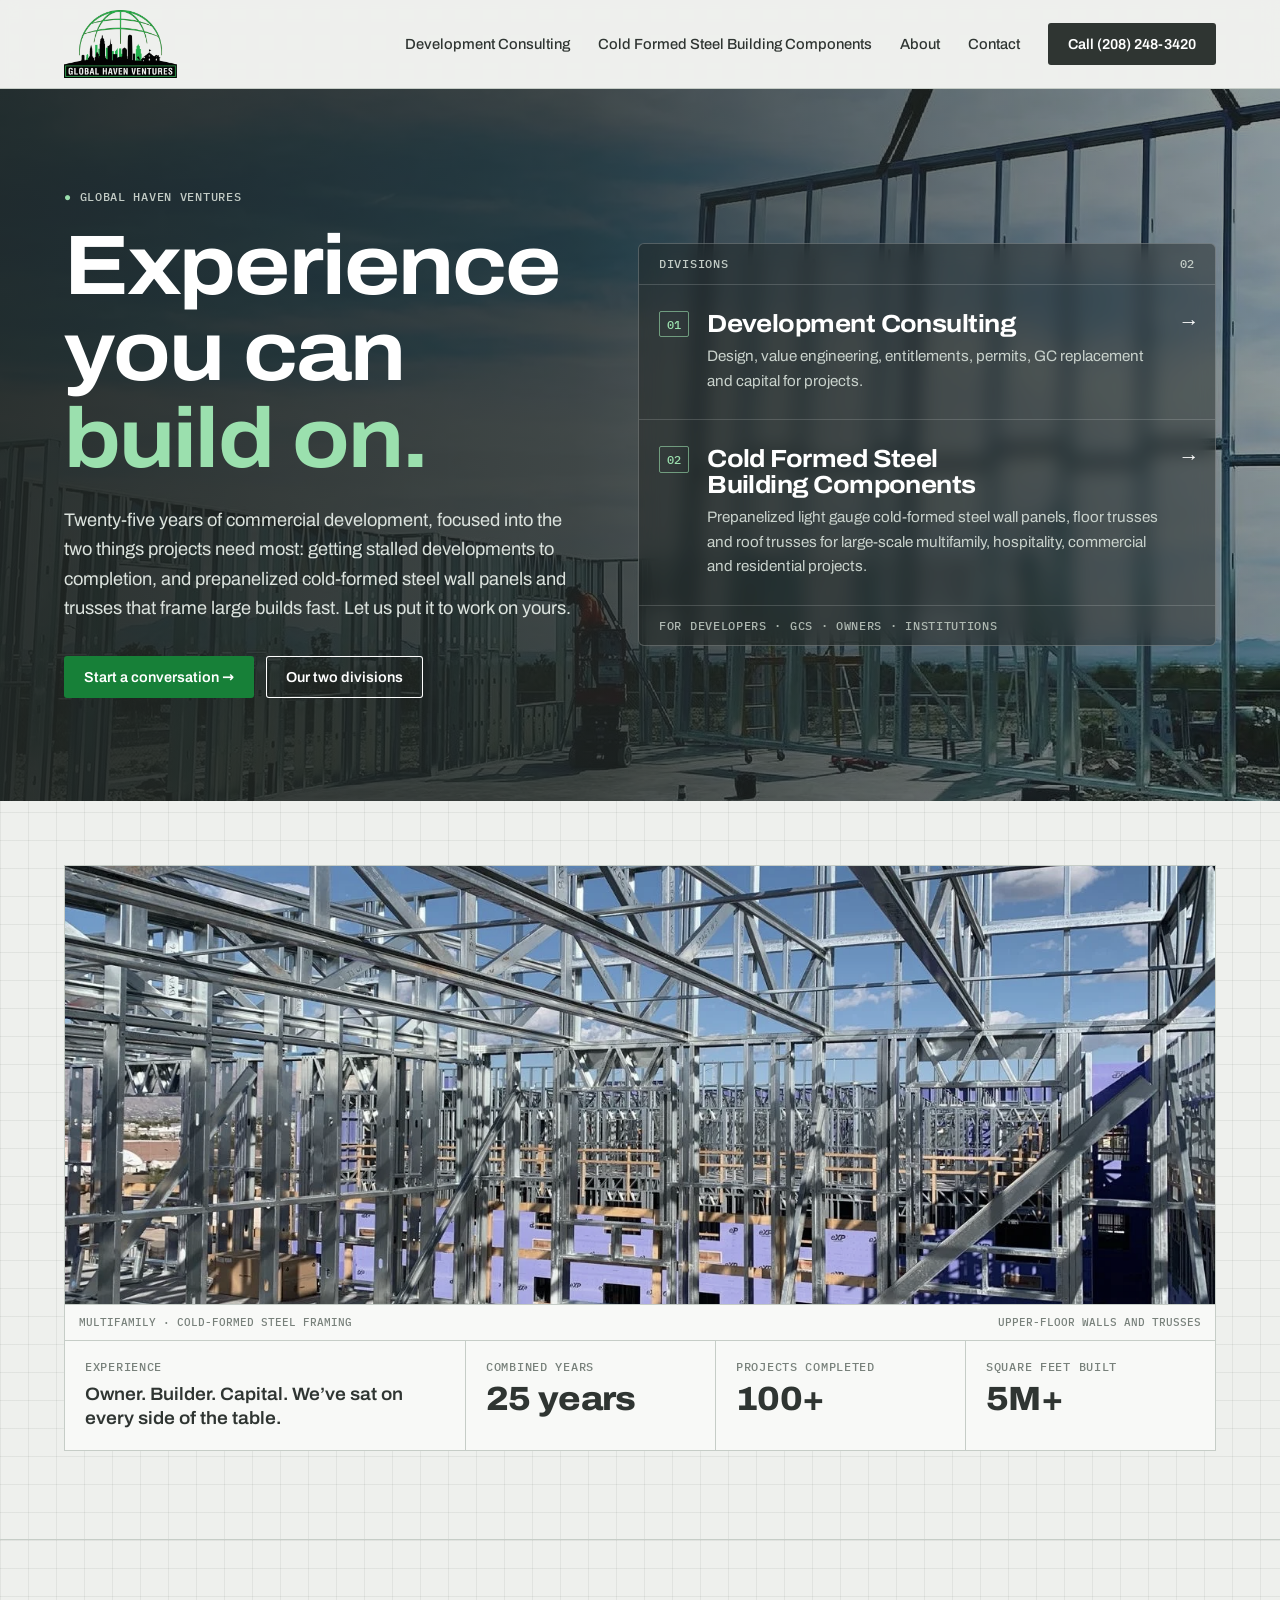
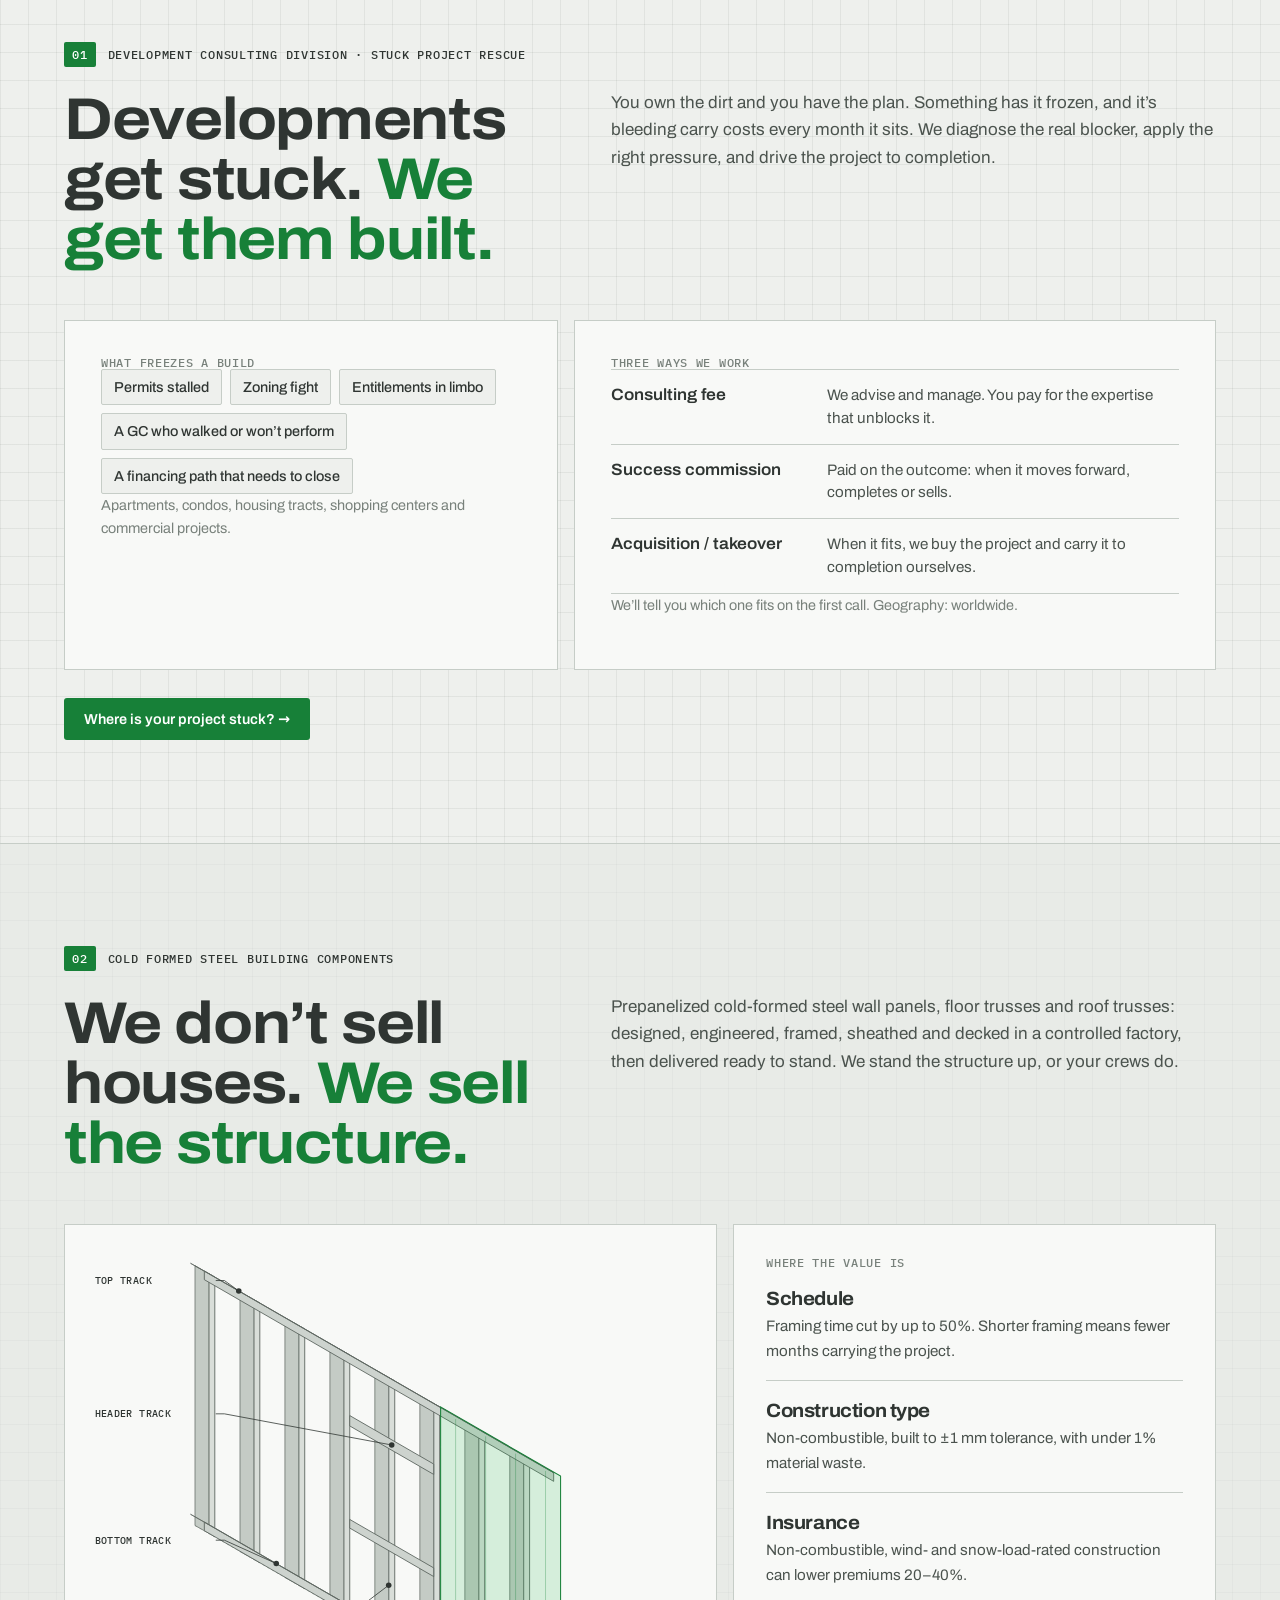
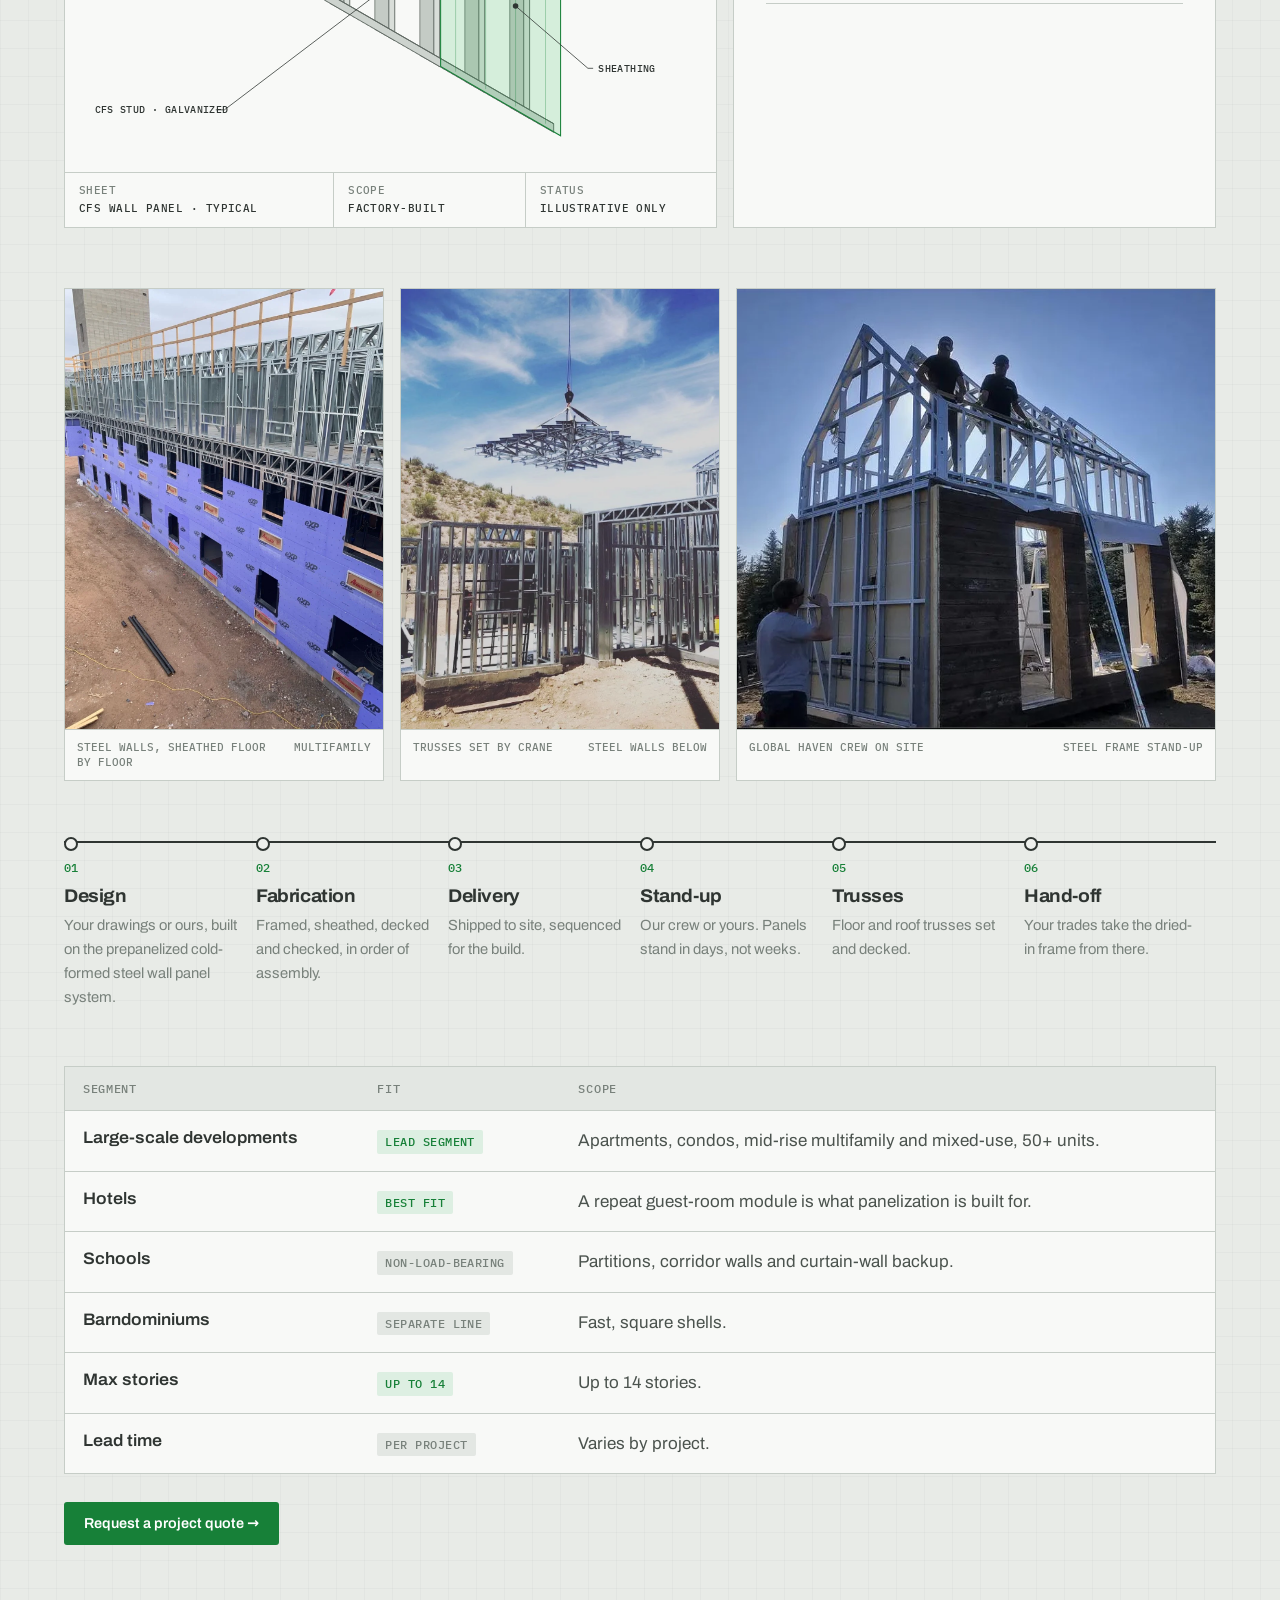
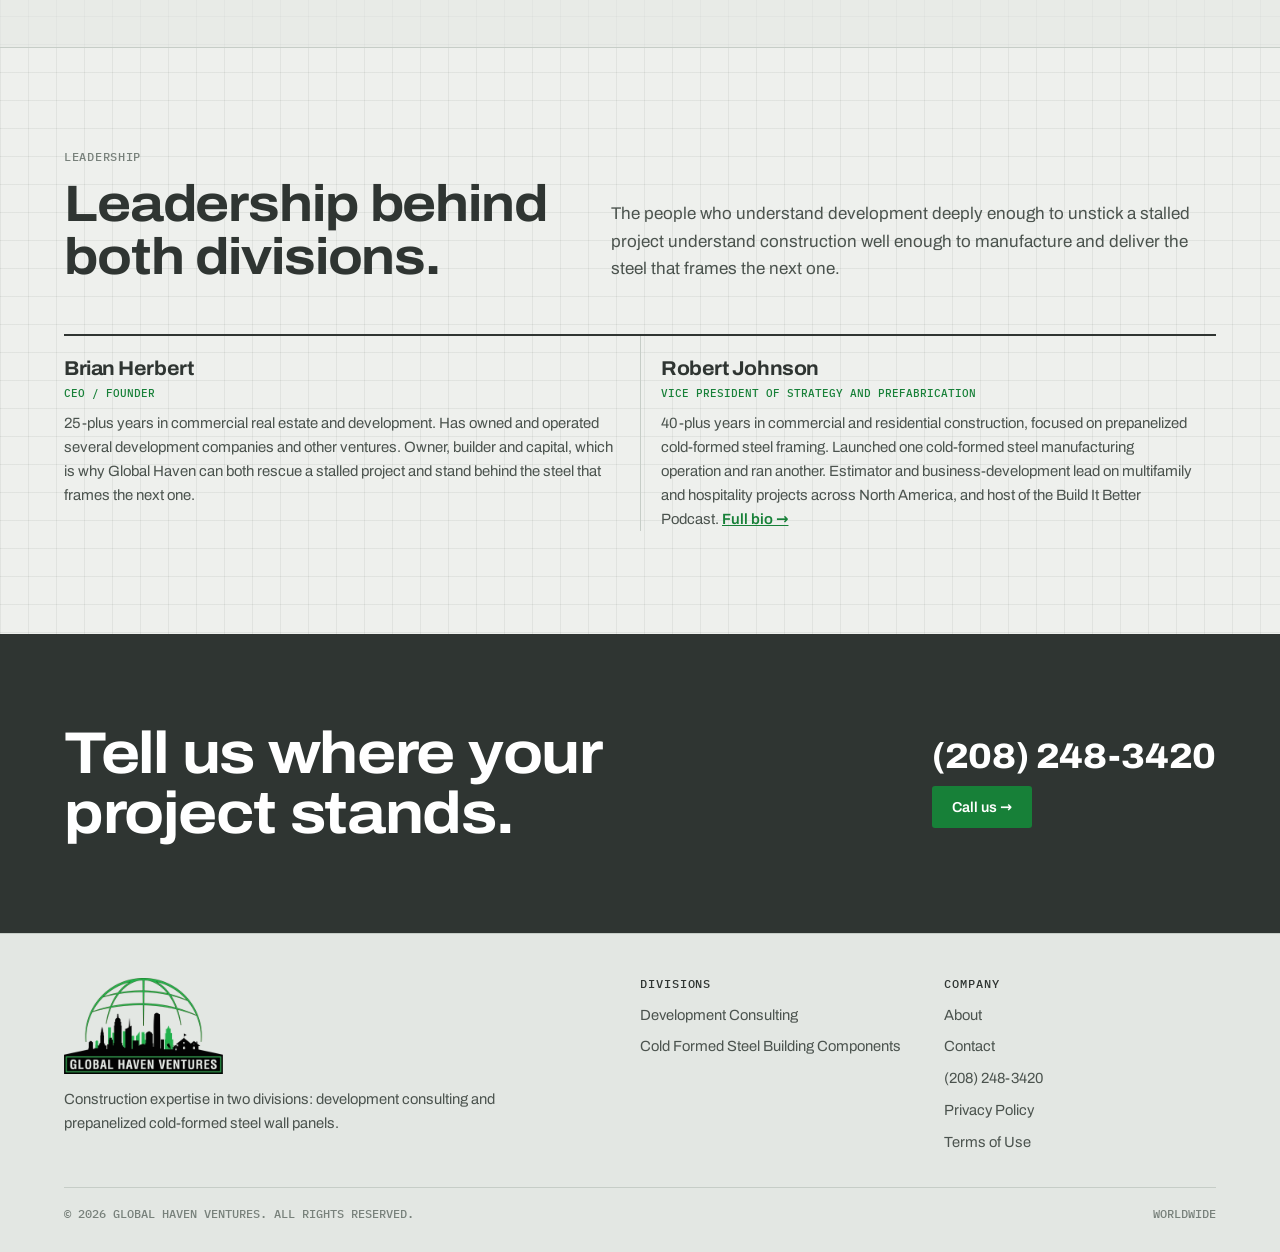
==== commit f50e20d7: "Deploy fix13.com — 2026-10-10T18:02Z" ====
--- a/index.html
+++ b/index.html
@@ -7,15 +7,17 @@
 <meta name="description" content="Twenty-five years of commercial development: we get stalled developments to completion and supply prepanelized cold-formed steel wall panels that frame large builds fast." />
 <meta name="robots" content="noindex,nofollow" />
 <meta name="theme-color" content="#2F3532" />
+<link rel="icon" type="image/png" sizes="32x32" href="/assets/favicon-32.png" />
+<link rel="apple-touch-icon" href="/assets/apple-touch-icon.png" />
 <link rel="stylesheet" href="/ghv.css" />
 <link rel="preload" href="/assets/archivo-latin-wdth-normal.woff2" as="font" type="font/woff2" crossorigin />
 <link rel="preload" href="/assets/panel-crane-set.webp" as="image" />
 </head>
 <body>
 <header><div class="wrap">
-  <a class="mark" href="/" aria-label="Global Haven Ventures home"><svg viewBox="0 0 40 40" aria-hidden="true"><circle cx="20" cy="20" r="17.5" fill="none" stroke="#178038" stroke-width="2"/><path d="M2.5 20h35M20 2.5c-6.5 6.5-6.5 28.5 0 35M20 2.5c6.5 6.5 6.5 28.5 0 35" fill="none" stroke="#178038" stroke-width="1.1"/><path d="M10 33V24h4v-5h4v14M20 33V15h5v18M27 33v-9h4v9" fill="#2F3532"/></svg><b>Global Haven<small>Ventures</small></b></a>
-  <nav aria-label="Main"><a href="/consulting">Development Consulting</a><a href="/steel">Sales Division</a><a href="/about">About</a><a href="/contact">Contact</a><a class="btn" href="tel:+12082483420">Call (208) 248-3420</a>
-    <details class="menu"><summary aria-label="Menu">Menu</summary><div class="menu-panel"><a href="/consulting">Development Consulting</a><a href="/steel">Sales Division</a><a href="/about">About</a><a href="/contact">Contact</a><a href="tel:+12082483420">Call (208) 248-3420</a></div></details>
+  <a class="mark" href="/" aria-label="Global Haven Ventures home"><img src="/assets/ghv-logo.webp" alt="Global Haven Ventures" width="398" height="240"></a>
+  <nav aria-label="Main"><a href="/consulting">Development Consulting</a><a href="/steel">Cold Formed Steel Building Components</a><a href="/about">About</a><a href="/contact">Contact</a><a class="btn" href="tel:+12082483420">Call (208) 248-3420</a>
+    <details class="menu"><summary aria-label="Menu">Menu</summary><div class="menu-panel"><a href="/consulting">Development Consulting</a><a href="/steel">Cold Formed Steel Building Components</a><a href="/about">About</a><a href="/contact">Contact</a><a href="tel:+12082483420">Call (208) 248-3420</a></div></details>
   </nav>
 </div></header>
 <main>
@@ -24,7 +26,7 @@
     <div>
       <div class="tag"><b>●</b> Global Haven Ventures</div>
       <h1>Experience you can <span>build on.</span></h1>
-      <p>Twenty-five years of commercial development, focused into the two things projects need most: getting stalled developments to completion, and prepanelized cold-formed steel wall panels that frame large builds fast. Let us put it to work on yours.</p>
+      <p>Twenty-five years of commercial development, focused into the two things projects need most: getting stalled developments to completion, and prepanelized cold-formed steel wall panels and trusses that frame large builds fast. Let us put it to work on yours.</p>
       <div class="ctas"><a class="btn green" href="/contact">Start a conversation →</a><a class="btn ghost light" href="#divisions">Our two divisions</a></div>
     </div>
     <div class="index" id="divisions">
@@ -36,7 +38,7 @@
       </a>
       <a href="/steel">
         <span class="no">02</span>
-        <span><h3>Sales Division</h3><p>Prepanelized light gauge cold-formed steel wall panels for large-scale multifamily, hospitality, commercial and residential projects.</p></span>
+        <span><h3>Cold Formed Steel Building Components</h3><p>Prepanelized light gauge cold-formed steel wall panels, floor trusses and roof trusses for large-scale multifamily, hospitality, commercial and residential projects.</p></span>
         <span class="arr">→</span>
       </a>
       <div class="index-foot">For developers · GCs · owners · institutions</div>
@@ -82,33 +84,16 @@
 </div></section>
 
 <section class="sec division steel" id="steel"><div class="wrap">
-  <div class="div-label"><span class="no">02</span><span>Sales division · Prepanelized cold-formed steel wall panels</span></div>
+  <div class="div-label"><span class="no">02</span><span>Cold Formed Steel Building Components</span></div>
   <div class="head">
     <h2>We don’t sell houses. <span>We sell the structure.</span></h2>
-    <p>Prepanelized cold-formed steel wall panels, engineered and built in a controlled factory: pre-sheathed, wired, plumbed and insulated, then quality-checked and delivered ready to stand. Your crews take it from there.</p>
+    <p>Prepanelized cold-formed steel wall panels, floor trusses and roof trusses: designed, engineered, framed, sheathed and decked in a controlled factory, then delivered ready to stand. We stand the structure up, or your crews do.</p>
   </div>
   <div class="steel-grid">
     <div class="drawing">
-      <svg class="axo" viewBox="0 0 720 600" role="img" aria-label="Illustrative isometric drawing of a cold-formed steel wall panel: top track, galvanized studs, pre-run electrical, insulation, plumbing and sheathing">
+      <svg class="axo" viewBox="0 0 720 600" role="img" aria-label="Illustrative isometric drawing of a prepanelized cold-formed steel wall panel: top and bottom track, galvanized studs, header track and sheathing">
 <line class="back" x1="134.0" y1="31.0" x2="532.4" y2="261.0"/>
 <line class="back" x1="134.0" y1="331.0" x2="532.4" y2="561.0"/>
-<polygon class="insul" points="207.2,81.0 248.7,105.0 248.7,389.0 207.2,365.0"/>
-<line class="hatch" x1="207.2" y1="83.0" x2="248.7" y2="125.0"/>
-<line class="hatch" x1="207.2" y1="101.0" x2="248.7" y2="143.0"/>
-<line class="hatch" x1="207.2" y1="119.0" x2="248.7" y2="161.0"/>
-<line class="hatch" x1="207.2" y1="137.0" x2="248.7" y2="179.0"/>
-<line class="hatch" x1="207.2" y1="155.0" x2="248.7" y2="197.0"/>
-<line class="hatch" x1="207.2" y1="173.0" x2="248.7" y2="215.0"/>
-<line class="hatch" x1="207.2" y1="191.0" x2="248.7" y2="233.0"/>
-<line class="hatch" x1="207.2" y1="209.0" x2="248.7" y2="251.0"/>
-<line class="hatch" x1="207.2" y1="227.0" x2="248.7" y2="269.0"/>
-<line class="hatch" x1="207.2" y1="245.0" x2="248.7" y2="287.0"/>
-<line class="hatch" x1="207.2" y1="263.0" x2="248.7" y2="305.0"/>
-<line class="hatch" x1="207.2" y1="281.0" x2="248.7" y2="323.0"/>
-<line class="hatch" x1="207.2" y1="299.0" x2="248.7" y2="341.0"/>
-<line class="hatch" x1="207.2" y1="317.0" x2="248.7" y2="359.0"/>
-<line class="hatch" x1="207.2" y1="335.0" x2="248.7" y2="377.0"/>
-<line class="hatch" x1="207.2" y1="353.0" x2="248.7" y2="389.0"/>
 <polygon class="stud" points="150.0,40.0 156.9,44.0 156.9,344.0 150.0,340.0"/>
 <polygon class="stud-side" points="150.0,40.0 134.0,31.0 134.0,331.0 150.0,340.0"/>
 <polygon class="stud" points="202.0,70.0 208.9,74.0 208.9,374.0 202.0,370.0"/>
@@ -131,8 +116,6 @@
 <polygon class="track-top" points="144.8,327.0 128.8,318.0 532.4,551.0 548.4,560.0"/>
 <polygon class="track" points="312.8,204.0 409.8,260.0 409.8,272.0 312.8,216.0"/>
 <polygon class="track" points="312.8,324.0 409.8,380.0 409.8,390.0 312.8,334.0"/>
-<line class="conduit" x1="150.0" y1="170.0" x2="548.4" y2="400.0"/>
-<line class="pipe" x1="489.5" y1="246.0" x2="489.5" y2="526.0"/>
 <polygon class="sheath" points="417.8,194.0 556.4,274.0 556.4,574.0 417.8,494.0"/>
 <line class="sheath-line" x1="435.1" y1="208.0" x2="435.1" y2="500.0"/>
 <line class="sheath-line" x1="469.8" y1="228.0" x2="469.8" y2="520.0"/>
@@ -141,18 +124,15 @@
 <polyline class="lead" points="184.6,60.0 168,48 158,48"/>
 <circle class="dot" cx="184.6" cy="60.0" r="3.2"/>
 <text class="lbl" x="18" y="52">TOP TRACK</text>
-<polyline class="lead" points="279.9,245.0 168,202 158,202"/>
-<circle class="dot" cx="279.9" cy="245.0" r="3.2"/>
-<text class="lbl" x="18" y="206">PRE-RUN ELECTRICAL</text>
-<polyline class="lead" points="227.9,315.0 168,348 158,348"/>
-<circle class="dot" cx="227.9" cy="315.0" r="3.2"/>
-<text class="lbl" x="18" y="352">INSULATION</text>
+<polyline class="lead" points="361.3,238.0 168,202 158,202"/>
+<circle class="dot" cx="361.3" cy="238.0" r="3.2"/>
+<text class="lbl" x="18" y="206">HEADER TRACK</text>
+<polyline class="lead" points="227.9,375.0 168,348 158,348"/>
+<circle class="dot" cx="227.9" cy="375.0" r="3.2"/>
+<text class="lbl" x="18" y="352">BOTTOM TRACK</text>
 <polyline class="lead" points="357.8,400.0 168,544 158,544"/>
 <circle class="dot" cx="357.8" cy="400.0" r="3.2"/>
 <text class="lbl" x="18" y="548">CFS STUD · GALVANIZED</text>
-<polyline class="lead" points="489.5,296.0 588,232 594,232"/>
-<circle class="dot" cx="489.5" cy="296.0" r="3.2"/>
-<text class="lbl" x="600" y="236">PLUMBING</text>
 <polyline class="lead" points="504.4,424.0 588,496 594,496"/>
 <circle class="dot" cx="504.4" cy="424.0" r="3.2"/>
 <text class="lbl" x="600" y="500">SHEATHING</text>
@@ -165,9 +145,9 @@
     </div>
     <div class="payoff">
       <div class="tag">Where the value is</div>
-      <div class="pay"><h3>Schedule</h3><p>Framing that stands up in a fraction of the time shortens the months you carry the project.</p></div>
-      <div class="pay"><h3>Construction type</h3><p>Non-combustible and dimensionally exact, with tighter tolerances than stick-built.</p></div>
-      <div class="pay"><h3>Insurance</h3><p>Fire-rated, wind-rated and snow-load-rated construction earns more favorable rates.</p></div>
+      <div class="pay"><h3>Schedule</h3><p>Framing time cut by up to 50%. Shorter framing means fewer months carrying the project.</p></div>
+      <div class="pay"><h3>Construction type</h3><p>Non-combustible, built to ±1 mm tolerance, with under 1% material waste.</p></div>
+      <div class="pay"><h3>Insurance</h3><p>Non-combustible, wind- and snow-load-rated construction can lower premiums 20–40%.</p></div>
     </div>
   </div>
 
@@ -179,11 +159,11 @@
 
   <ol class="process">
     <li><h3>Design</h3><p>Your drawings or ours, built on the prepanelized cold-formed steel wall panel system.</p></li>
-    <li><h3>Fabrication</h3><p>Sheathed, wired, plumbed, insulated, checked.</p></li>
+    <li><h3>Fabrication</h3><p>Framed, sheathed, decked and checked, in order of assembly.</p></li>
     <li><h3>Delivery</h3><p>Shipped to site, sequenced for the build.</p></li>
-    <li><h3>Stand-up</h3><p>Erected by crane. The schedule drops hard here.</p></li>
-    <li><h3>Tie-in</h3><p>Electrical and plumbing connect to the mains.</p></li>
-    <li><h3>Finish</h3><p>Your crews take it the rest of the way.</p></li>
+    <li><h3>Stand-up</h3><p>Our crew or yours. Panels stand in days, not weeks.</p></li>
+    <li><h3>Trusses</h3><p>Floor and roof trusses set and decked.</p></li>
+    <li><h3>Hand-off</h3><p>Your trades take the dried-in frame from there.</p></li>
   </ol>
 
   <div class="table-wrap"><table>
@@ -202,11 +182,12 @@
 
 <section class="sec" id="team"><div class="wrap">
   <div class="head">
-    <div><div class="tag">Leadership</div><h2 style="margin-top:16px">One leader behind both divisions.</h2></div>
+    <div><div class="tag">Leadership</div><h2 style="margin-top:16px">Leadership behind both divisions.</h2></div>
     <p>The people who understand development deeply enough to unstick a stalled project understand construction well enough to manufacture and deliver the steel that frames the next one.</p>
   </div>
-  <div class="people solo">
+  <div class="people duo">
     <div><h3>Brian Herbert</h3><span class="role">CEO / Founder</span><p>25-plus years in commercial real estate and development. Has owned and operated several development companies and other ventures. Owner, builder and capital, which is why Global Haven can both rescue a stalled project and stand behind the steel that frames the next one.</p></div>
+    <div><h3>Robert Johnson</h3><span class="role">Vice President of Strategy and Prefabrication</span><p>40-plus years in commercial and residential construction, focused on prepanelized cold-formed steel framing. Launched one cold-formed steel manufacturing operation and ran another. Estimator and business-development lead on multifamily and hospitality projects across North America, and host of the Build It Better Podcast. <a class="more" href="/robert-johnson">Full bio →</a></p></div>
   </div>
 </div></section>
 
@@ -217,8 +198,8 @@
 </main>
 <footer><div class="wrap">
   <div class="grid">
-    <div><b style="color:var(--ink)">Global Haven Ventures</b><p style="margin:6px 0 0;max-width:30em">Construction expertise in two divisions: development consulting and prepanelized cold-formed steel wall panels.</p></div>
-    <div><h4>Divisions</h4><a href="/consulting">Development Consulting</a><a href="/steel">Sales Division</a></div>
+    <div><img class="foot-logo" src="/assets/ghv-logo.webp" alt="Global Haven Ventures" width="398" height="240" loading="lazy"><p style="margin:14px 0 0;max-width:30em">Construction expertise in two divisions: development consulting and prepanelized cold-formed steel wall panels.</p></div>
+    <div><h4>Divisions</h4><a href="/consulting">Development Consulting</a><a href="/steel">Cold Formed Steel Building Components</a></div>
     <div><h4>Company</h4><a href="/about">About</a><a href="/contact">Contact</a><a href="tel:+12082483420">(208) 248-3420</a><a href="/privacy-policy.html">Privacy Policy</a><a href="/terms.html">Terms of Use</a></div>
   </div>
   <div class="legal"><span>© 2026 Global Haven Ventures. All rights reserved.</span><span>Worldwide</span></div>
--- a/ghv.css
+++ b/ghv.css
@@ -276,3 +276,28 @@
   .reach,.cards3{grid-template-columns:1fr}
 }
 @media (max-width:600px){nav .btn{display:none}}
+header .wrap{height:88px}
+.people.duo{grid-template-columns:1fr 1fr}
+.people .more{color:var(--green-ink);font-weight:600;white-space:nowrap}
+.bio{display:grid;grid-template-columns:240px 1fr;gap:clamp(24px,4vw,56px);align-items:start}
+.bio img{width:100%;border:1px solid var(--line);background:var(--card)}
+.bio .doc p{margin:0 0 16px}
+@media (max-width:760px){.bio{grid-template-columns:1fr}.bio img{max-width:220px}.people.duo{grid-template-columns:1fr}}
+.mark img{height:68px;width:auto;display:block}
+.foot-logo{height:96px;width:auto}
+@media (max-width:600px){header .wrap{height:76px}.mark img{height:58px}}
+.stats4{grid-template-columns:repeat(4,1fr);border-top:1px solid var(--line)}
+.stats4 .small{margin:0}
+.supply{display:grid;grid-template-columns:repeat(3,1fr);gap:16px}
+.supply figure{margin:0;background:var(--card);border:1px solid var(--line);display:flex;flex-direction:column}
+.supply img{width:100%;aspect-ratio:4/3;object-fit:cover}
+.supply figcaption{padding:20px 22px 24px}
+.supply .no{font:500 .78rem/1 var(--mono);color:var(--green-ink);border:1px solid var(--green);padding:6px 7px;border-radius:2px}
+.supply h3{font-size:1.4rem;margin:14px 0 8px}
+.supply p{margin:0;font-size:.95rem}
+.photo.tall{display:flex;flex-direction:column}
+.photo.tall img{aspect-ratio:auto;flex:1;height:100%;min-height:320px}
+table.vs td:first-child{white-space:normal}
+table.vs td b{color:var(--green-ink);font-weight:600}
+@media (max-width:960px){.stats4{grid-template-columns:1fr 1fr}.stats4 div:nth-child(3){border-left:0}.stats4 div:nth-child(n+3){border-top:1px solid var(--line)}.supply{grid-template-columns:1fr}}
+@media (max-width:600px){.stats4{grid-template-columns:1fr}.stats4 div+div{border-left:0;border-top:1px solid var(--line)}}
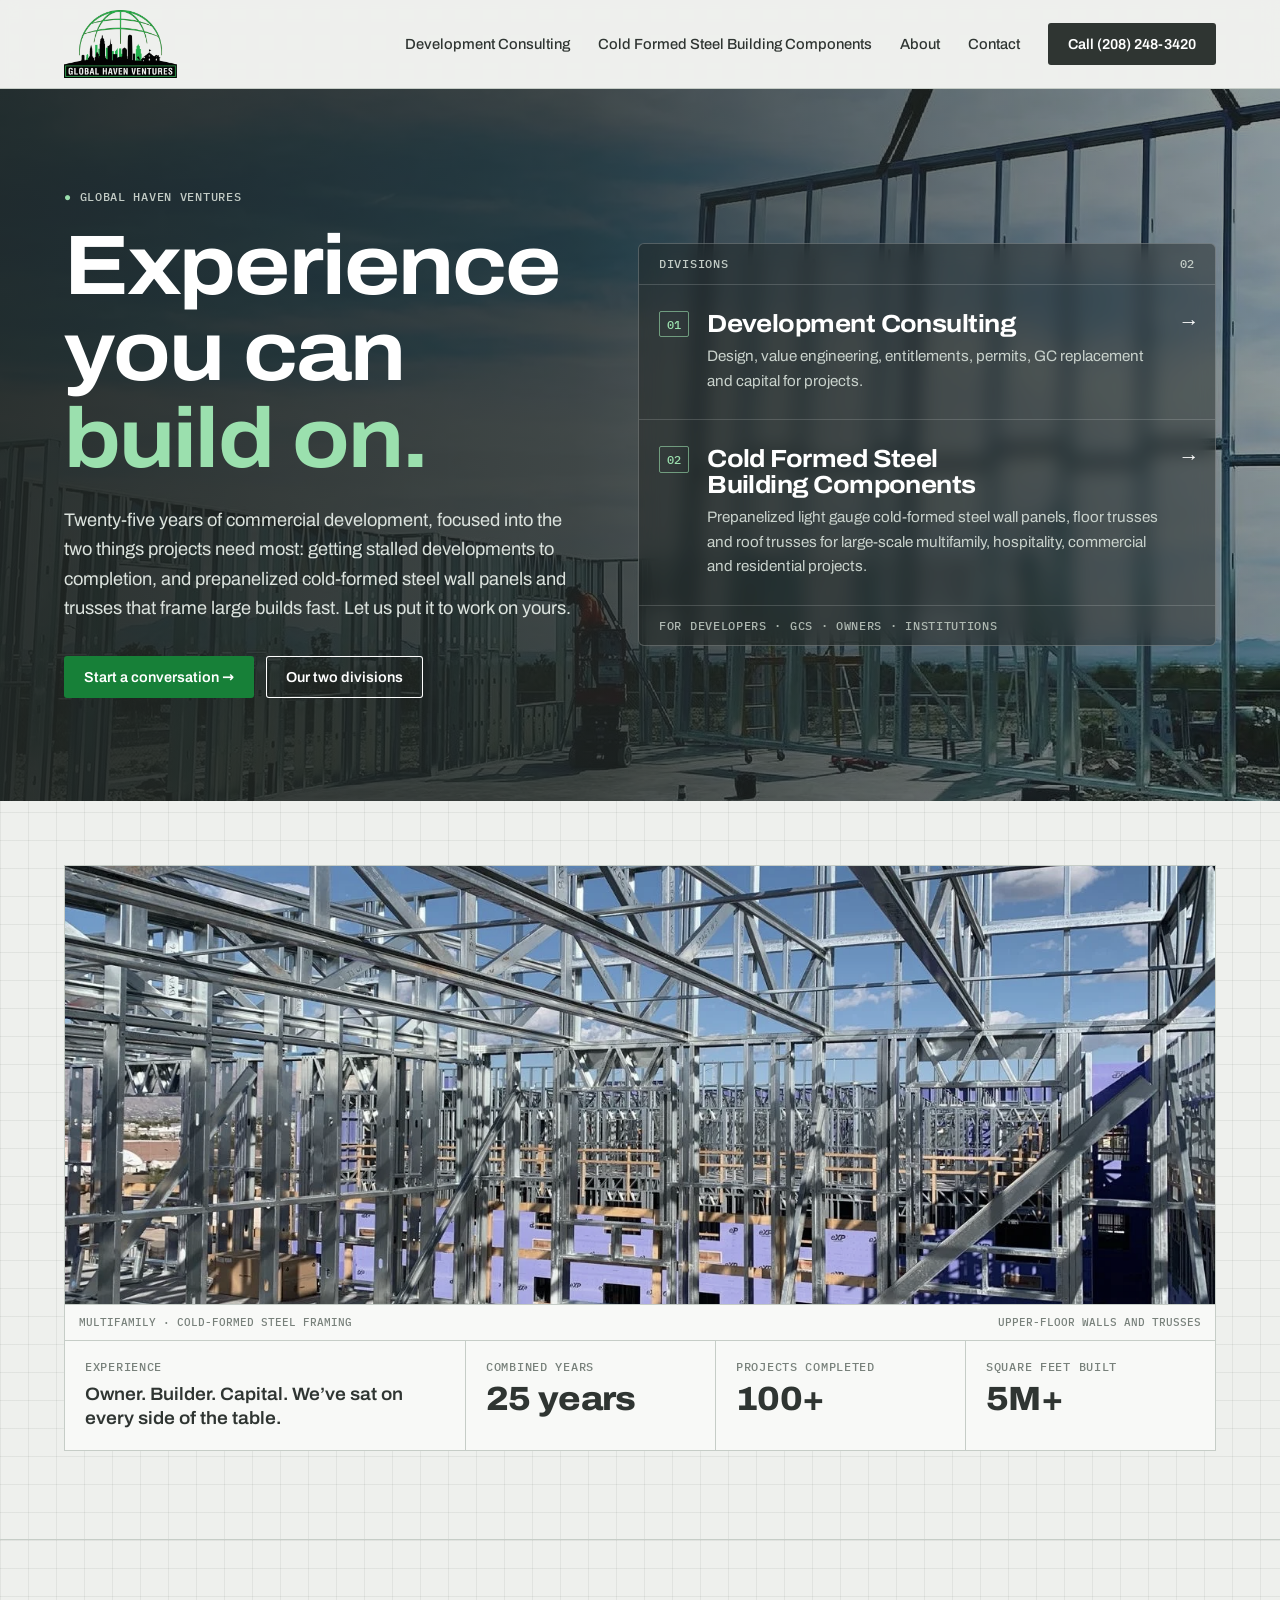
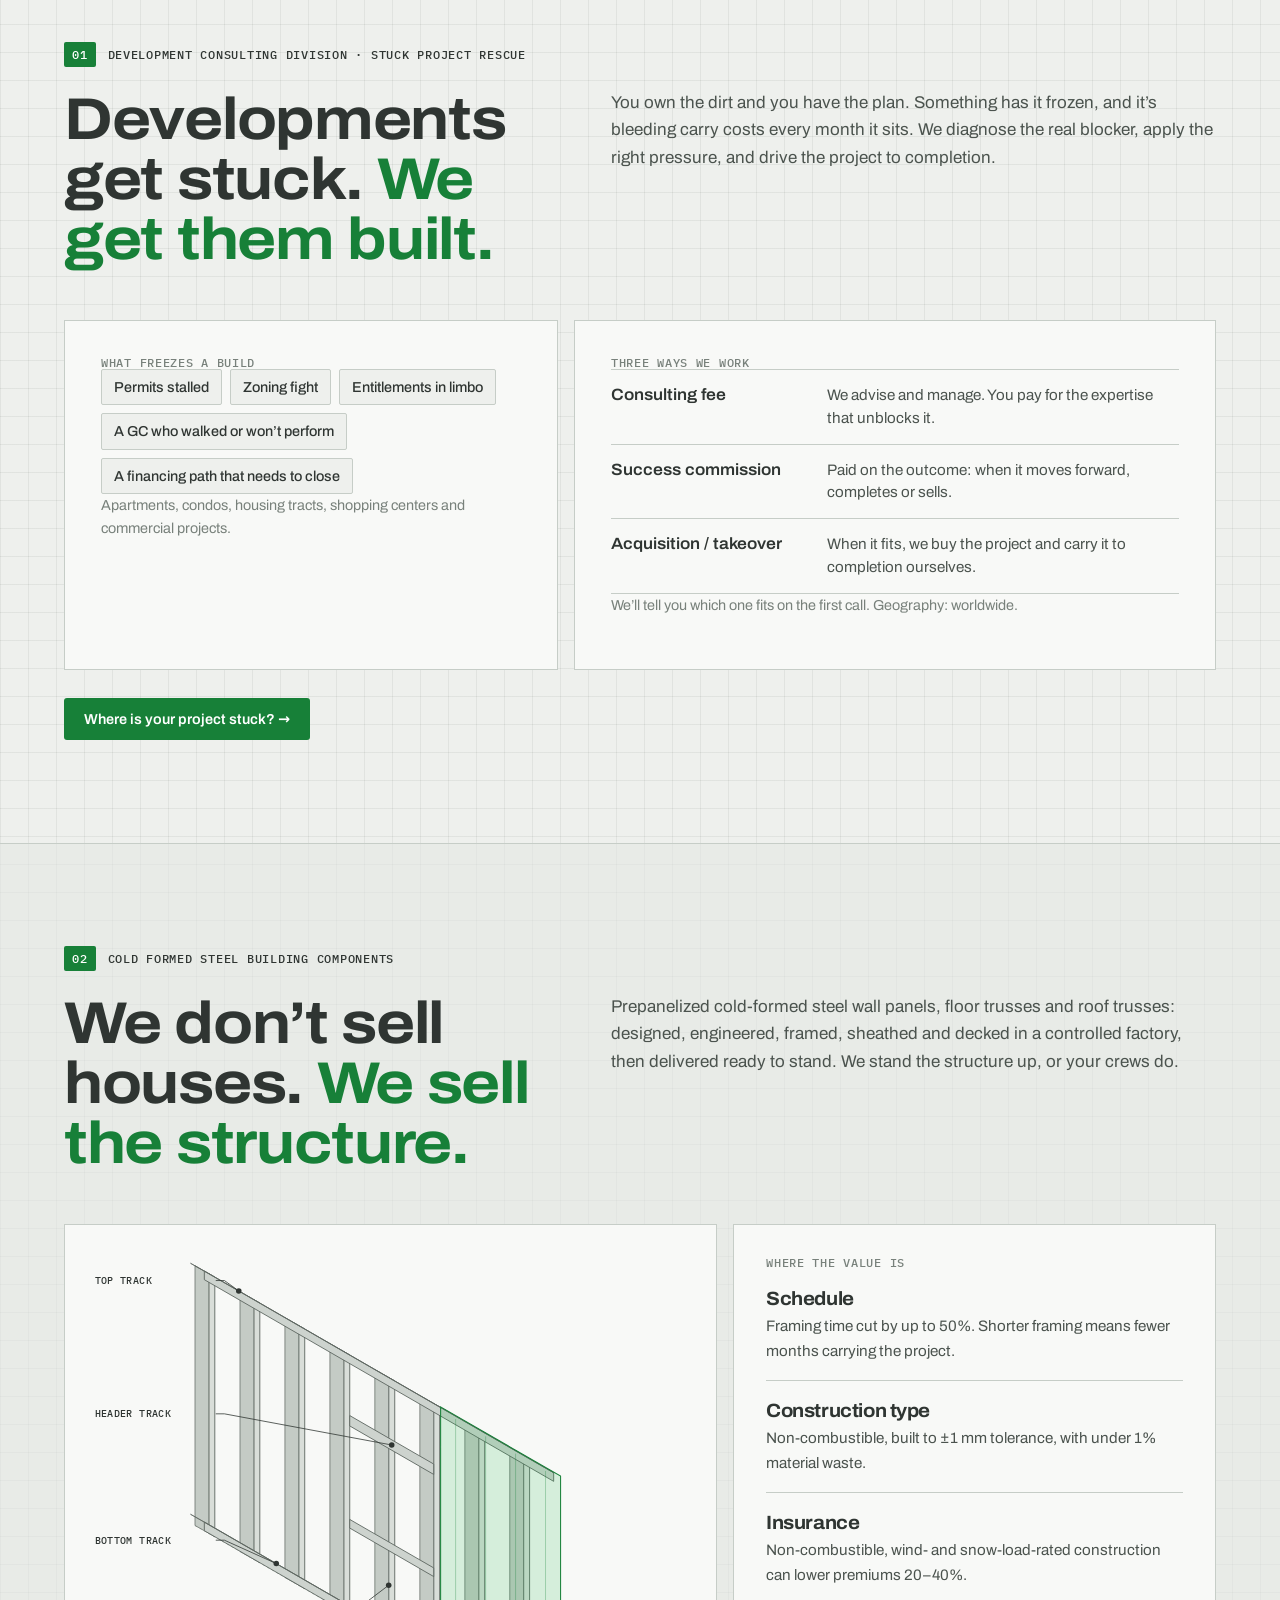
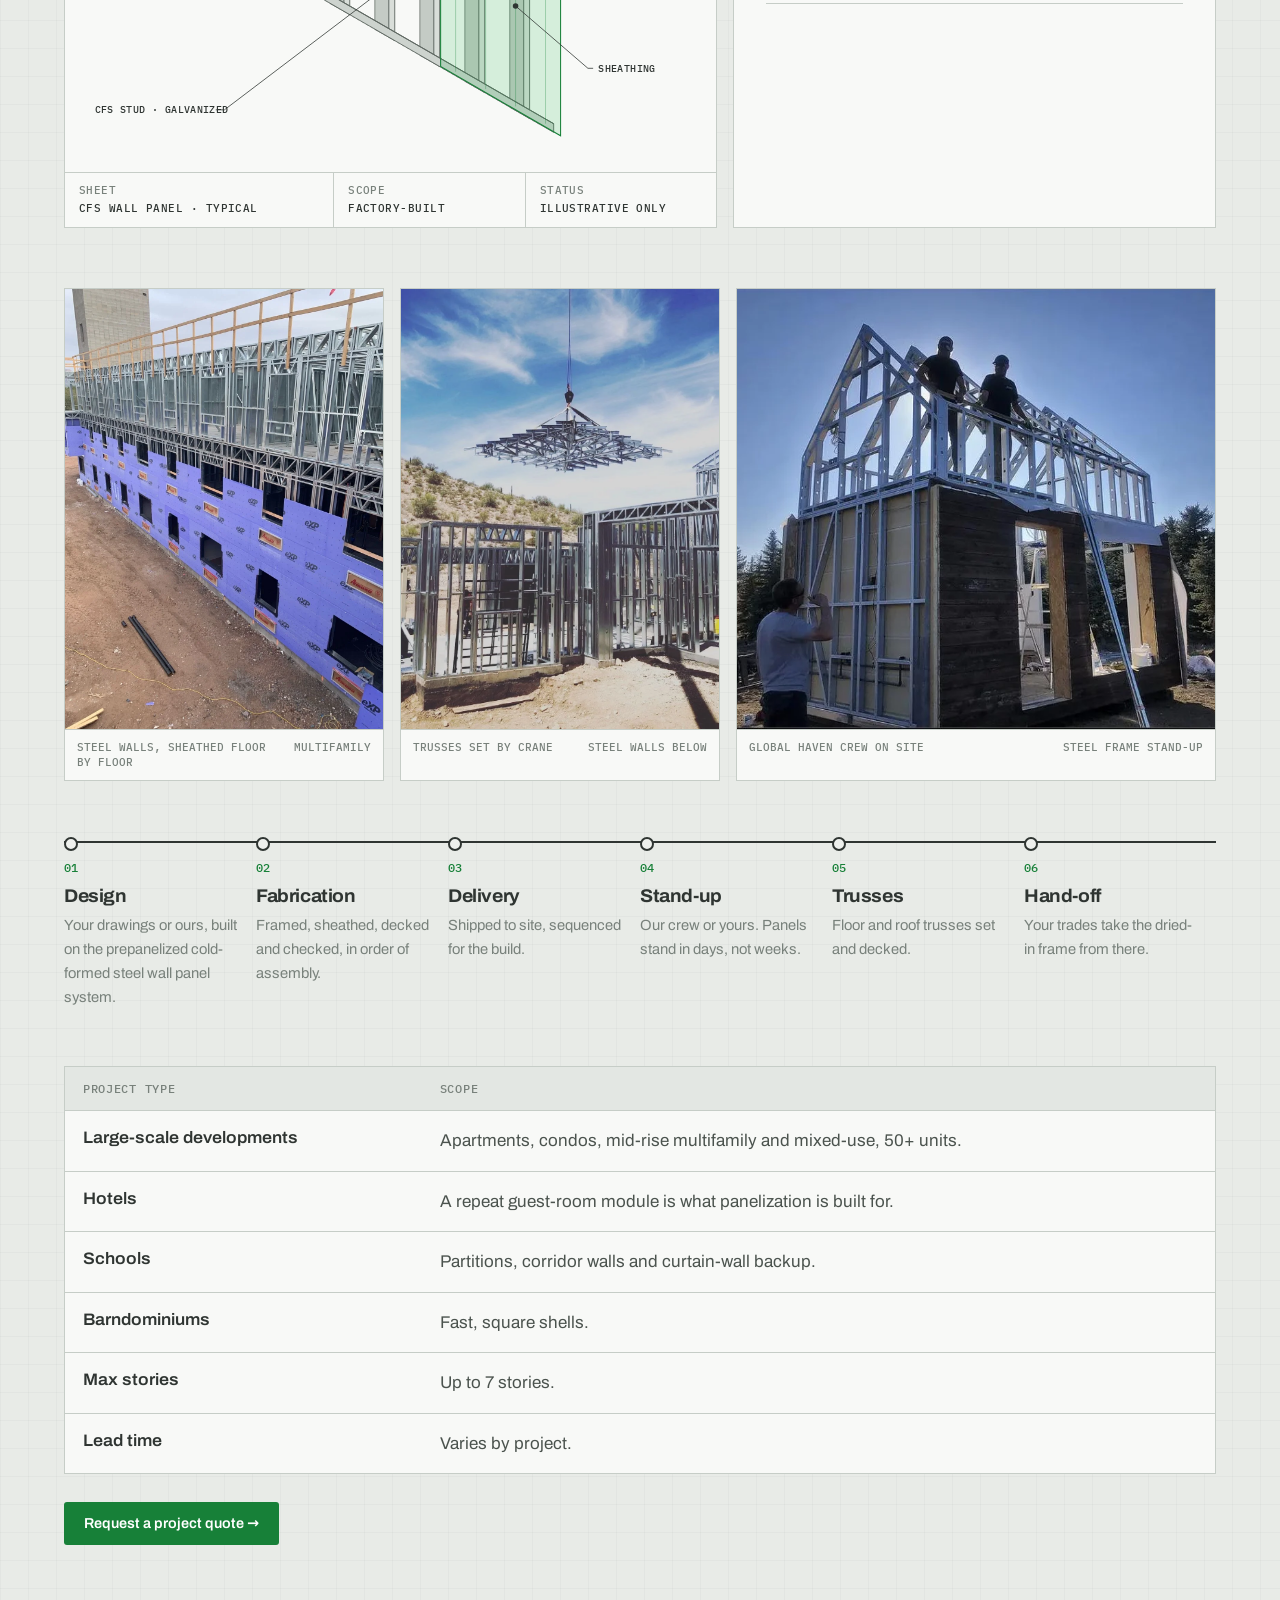
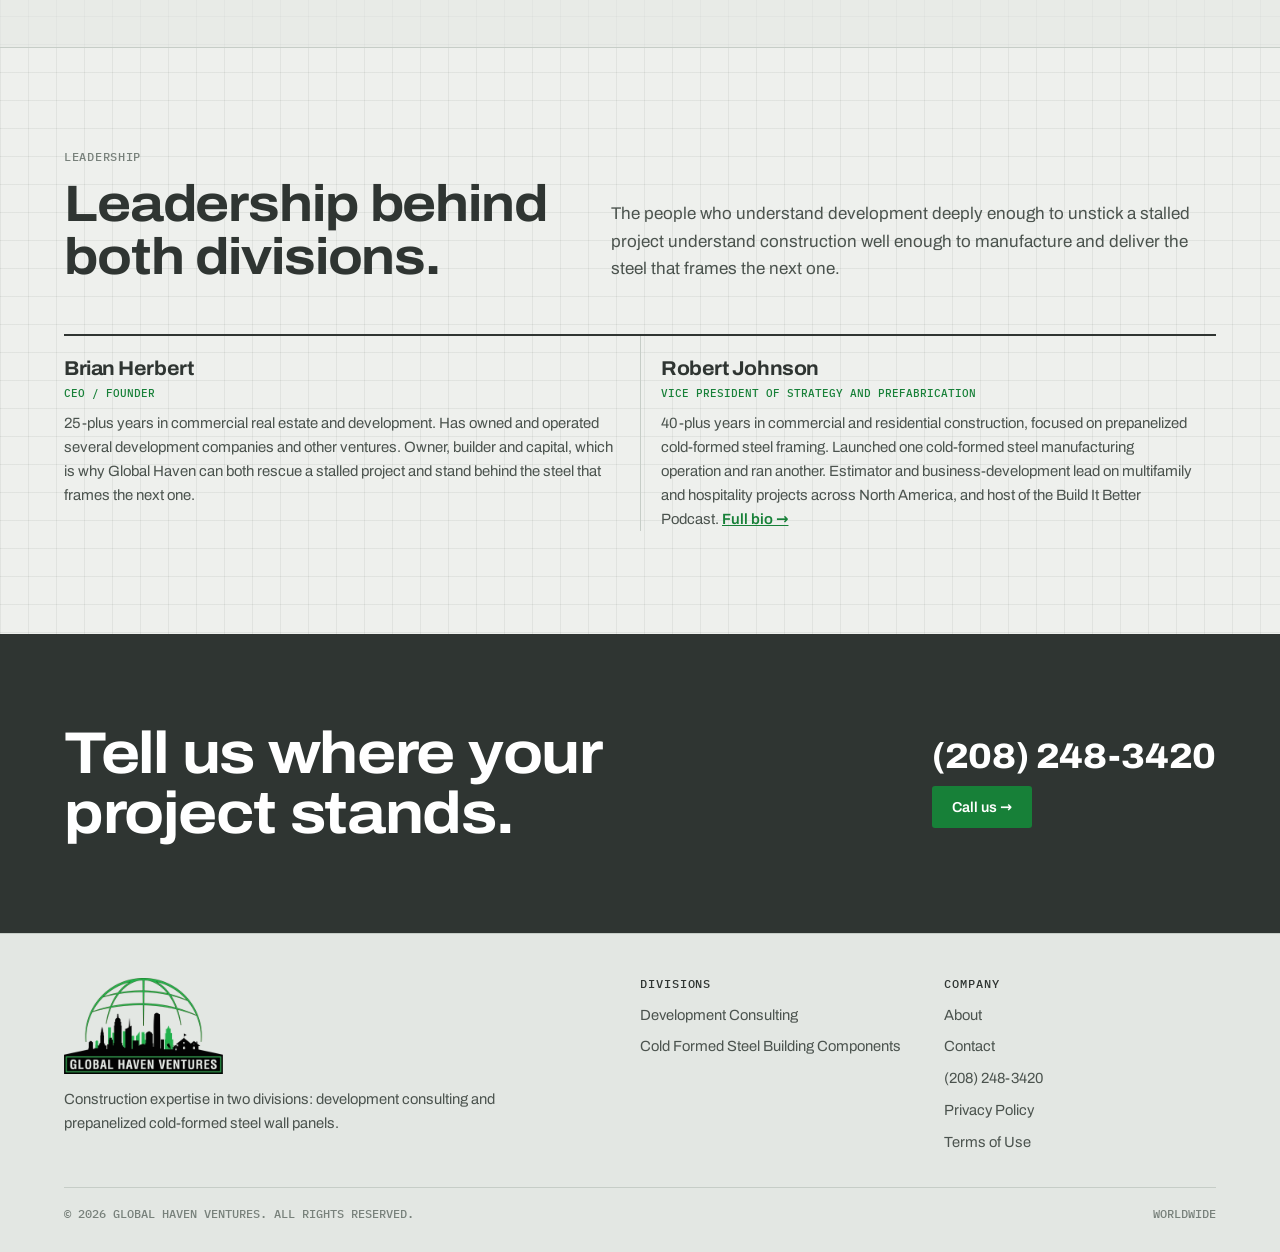
==== commit 93164b4b: "Deploy fix13.com — 2026-10-10T18:13Z" ====
--- a/index.html
+++ b/index.html
@@ -167,14 +167,14 @@
   </ol>
 
   <div class="table-wrap"><table>
-    <thead><tr><th>Segment</th><th>Fit</th><th>Scope</th></tr></thead>
+    <thead><tr><th>Project type</th><th>Scope</th></tr></thead>
     <tbody>
-      <tr><td>Large-scale developments</td><td><span class="fit">Lead segment</span></td><td>Apartments, condos, mid-rise multifamily and mixed-use, 50+ units.</td></tr>
-      <tr><td>Hotels</td><td><span class="fit">Best fit</span></td><td>A repeat guest-room module is what panelization is built for.</td></tr>
-      <tr><td>Schools</td><td><span class="fit gray">Non-load-bearing</span></td><td>Partitions, corridor walls and curtain-wall backup.</td></tr>
-      <tr><td>Barndominiums</td><td><span class="fit gray">Separate line</span></td><td>Fast, square shells.</td></tr>
-      <tr><td>Max stories</td><td><span class="fit">Up to 14</span></td><td>Up to 14 stories.</td></tr>
-      <tr><td>Lead time</td><td><span class="fit gray">Per project</span></td><td>Varies by project.</td></tr>
+      <tr><td>Large-scale developments</td><td>Apartments, condos, mid-rise multifamily and mixed-use, 50+ units.</td></tr>
+      <tr><td>Hotels</td><td>A repeat guest-room module is what panelization is built for.</td></tr>
+      <tr><td>Schools</td><td>Partitions, corridor walls and curtain-wall backup.</td></tr>
+      <tr><td>Barndominiums</td><td>Fast, square shells.</td></tr>
+      <tr><td>Max stories</td><td>Up to 7 stories.</td></tr>
+      <tr><td>Lead time</td><td>Varies by project.</td></tr>
     </tbody>
   </table></div>
   <a class="btn green" href="/contact">Request a project quote →</a>
